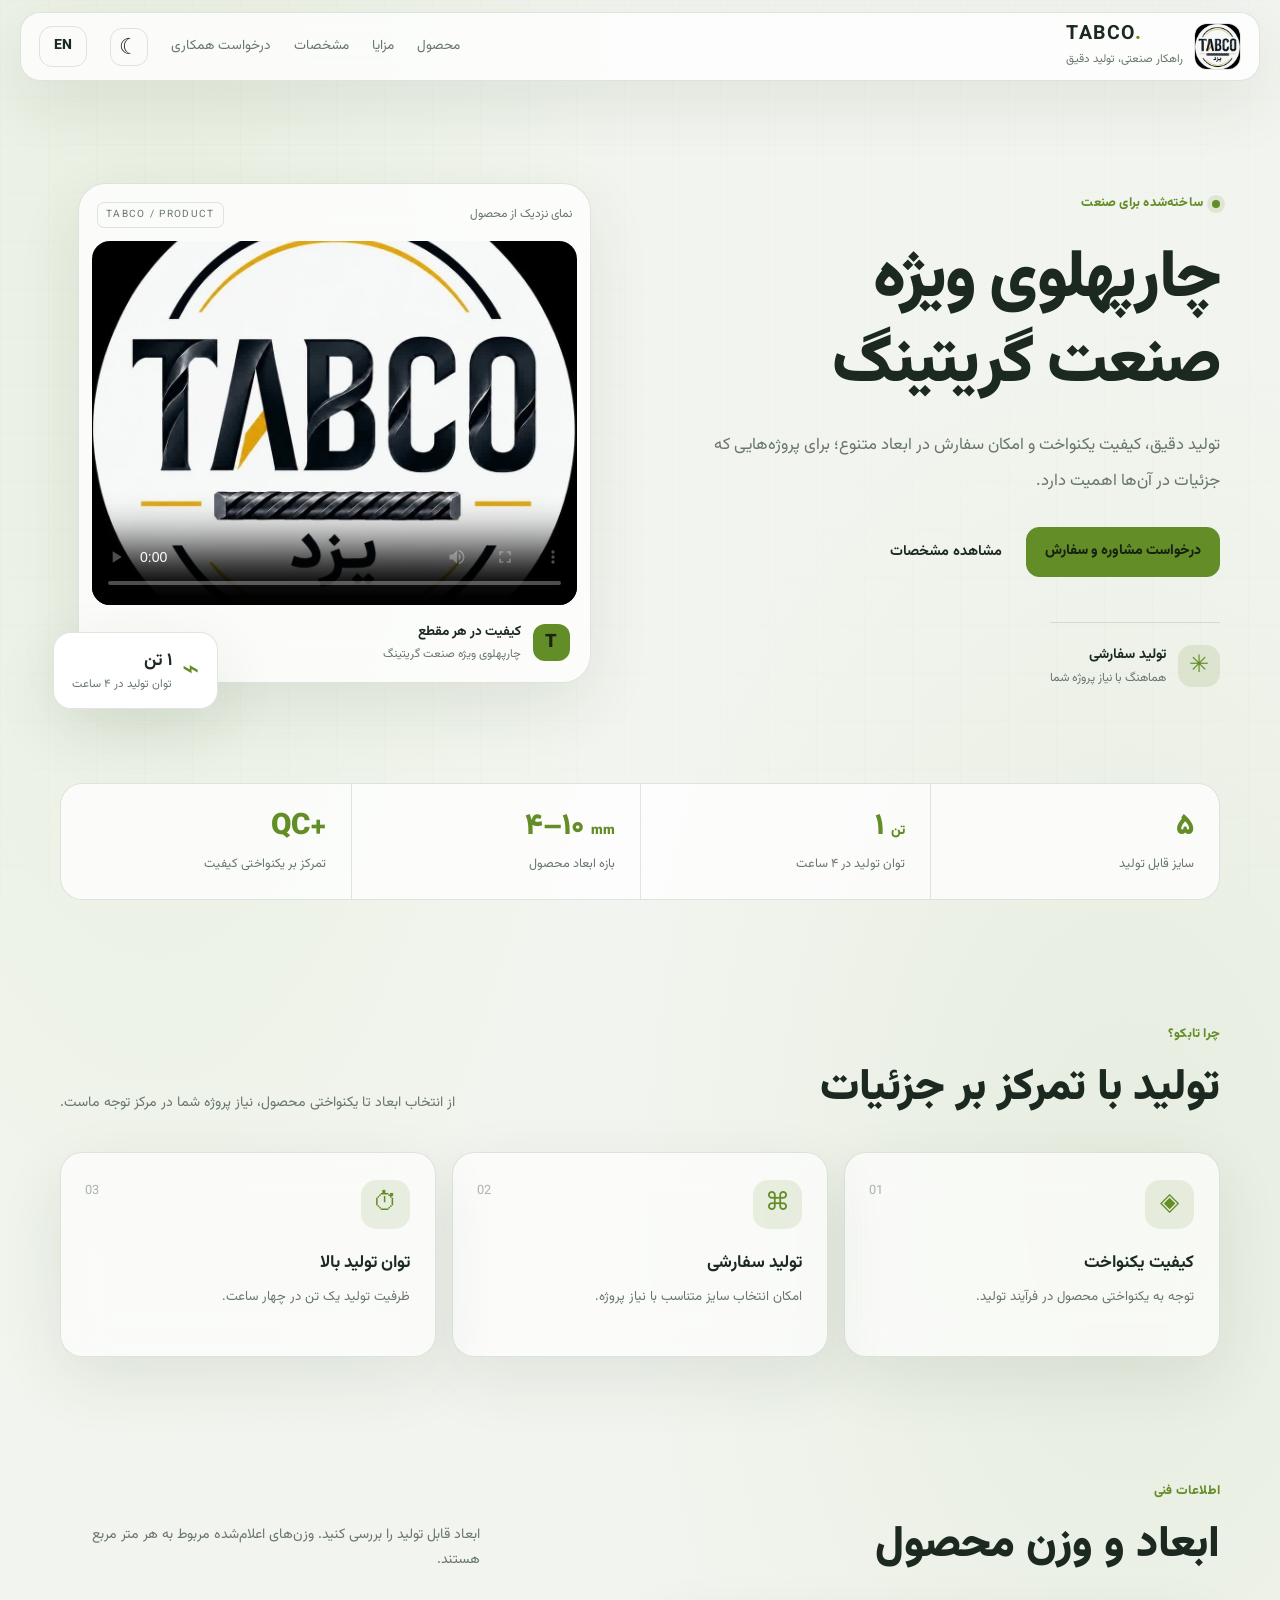
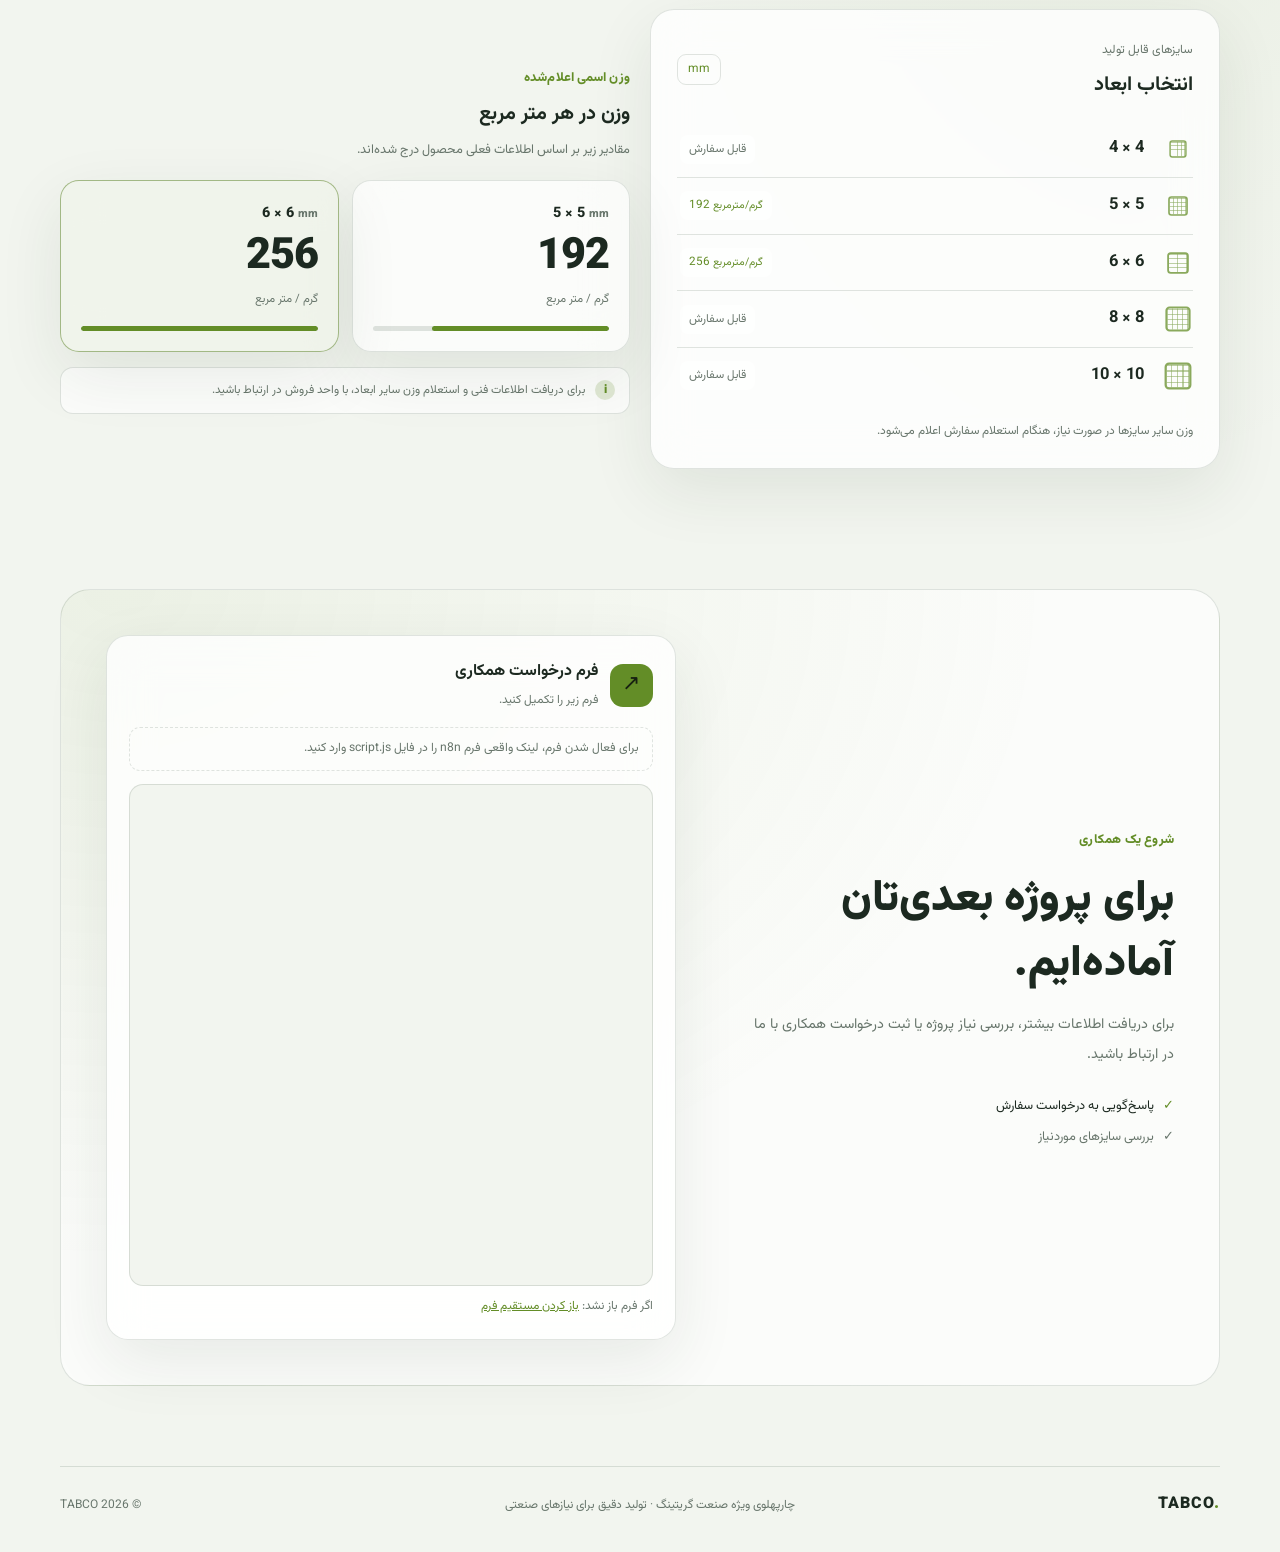
==== tabco/index.html @ b88e80a1 "make base consepts of our website" ====
<!doctype html>
<html lang="fa" dir="rtl">
<head>
  <meta charset="UTF-8" />
  <meta name="viewport" content="width=device-width, initial-scale=1.0" />
  <meta name="theme-color" content="#101714" />
  <title>تابکو | چارپهلوی ویژه صنعت گریتینگ</title>
  <meta name="description" content="تولید چارپهلوی ویژه صنعت گریتینگ با کیفیت یکنواخت، ابعاد متنوع و امکان تولید سفارشی." />
  <link rel="stylesheet" href="styles.css" />
</head>
<body data-page="home">
  <header class="topbar glass">
    <a class="brand" href="index.html" aria-label="خانه تابکو">
      <img src="assets/logo.jpeg" alt="لوگوی تابکو" class="logo" />
      <div><strong>TABCO<span class="brand-dot">.</span></strong><p class="tagline" data-i18n="tagline">راهکار صنعتی، تولید دقیق</p></div>
    </a>
    <nav class="nav" aria-label="ناوبری اصلی">
      <a href="#product" data-i18n="nav_products">محصول</a>
      <a href="#advantages" data-i18n="nav_about">مزایا</a>
      <a href="#specs" data-i18n="nav_specs">مشخصات</a>
      <a href="#collab" data-i18n="nav_collab">درخواست همکاری</a>
      <button id="themeToggle" class="icon-btn" type="button" aria-label="تغییر تم" title="تغییر تم"><span id="themeIcon">☼</span></button>
      <button id="langToggle" class="btn secondary lang-btn" type="button">EN</button>
    </nav>
  </header>

  <main>
    <section class="hero section" id="product">
      <div class="hero-copy reveal">
        <div class="eyebrow"><span class="status-dot"></span><span data-i18n="hero_eyebrow">ساخته‌شده برای صنعت</span></div>
        <h1 data-i18n="hero_title">چارپهلوی ویژه<br><span>صنعت گریتینگ</span></h1>
        <p class="hero-desc" data-i18n="hero_desc">تولید دقیق، کیفیت یکنواخت و امکان سفارش در ابعاد متنوع؛ برای پروژه‌هایی که جزئیات در آن‌ها اهمیت دارد.</p>
        <div class="hero-actions"><a href="#collab" class="btn" data-i18n="hero_cta">درخواست مشاوره و سفارش <span aria-hidden="true">←</span></a><a href="#specs" class="text-link" data-i18n="hero_specs">مشاهده مشخصات <span aria-hidden="true">↙</span></a></div>
        <div class="hero-proof"><div class="proof-icon">✳</div><div><strong data-i18n="proof_title">تولید سفارشی</strong><small data-i18n="proof_desc">هماهنگ با نیاز پروژه شما</small></div></div>
      </div>
      <div class="hero-media reveal">
        <div class="media-frame glass"><div class="media-topline"><span data-i18n="video_label">نمای نزدیک از محصول</span><span class="media-pill">TABCO / PRODUCT</span></div>
          <video controls playsinline preload="metadata" poster="assets/logo.jpeg" aria-label="ویدیوی معرفی محصول"><source src="assets/1.mp4" type="video/mp4" />مرورگر شما از پخش ویدیو پشتیبانی نمی‌کند.</video>
          <div class="media-caption"><span class="caption-mark">T</span><div><strong data-i18n="video_caption">کیفیت در هر مقطع</strong><small data-i18n="video_subcaption">چارپهلوی ویژه صنعت گریتینگ</small></div><span class="caption-arrow">↗</span></div>
        </div>
        <div class="floating-chip"><span class="chip-symbol">⌁</span><div><strong data-i18n="capacity">۱ تن</strong><small data-i18n="capacity_desc">توان تولید در ۴ ساعت</small></div></div>
      </div>
    </section>

    <section class="metrics section reveal" aria-label="خلاصه توان تولید">
      <div class="metric"><span class="metric-number">۵</span><span data-i18n="metric_sizes">سایز قابل تولید</span></div>
      <div class="metric"><span class="metric-number">۱ <small>تن</small></span><span data-i18n="metric_capacity">توان تولید در ۴ ساعت</span></div>
      <div class="metric"><span class="metric-number">۴–۱۰ <small>mm</small></span><span data-i18n="metric_range">بازه ابعاد محصول</span></div>
      <div class="metric"><span class="metric-number">QC<span class="brand-dot">+</span></span><span data-i18n="metric_quality">تمرکز بر یکنواختی کیفیت</span></div>
    </section>

    <section id="advantages" class="section advantages-section">
      <div class="section-heading reveal"><div><span class="eyebrow" data-i18n="advantages_eyebrow">چرا تابکو؟</span><h2 data-i18n="advantages_title">تولید با تمرکز بر جزئیات</h2></div><p data-i18n="advantages_desc">از انتخاب ابعاد تا یکنواختی محصول، نیاز پروژه شما در مرکز توجه ماست.</p></div>
      <div class="advantage-grid">
        <article class="adv-card glass reveal"><div class="adv-icon">◈</div><span class="card-index">01</span><h3 data-i18n="adv_1_title">کیفیت یکنواخت</h3><p data-i18n="adv_1_desc">توجه به یکنواختی محصول در فرآیند تولید.</p></article>
        <article class="adv-card glass reveal"><div class="adv-icon">⌘</div><span class="card-index">02</span><h3 data-i18n="adv_2_title">تولید سفارشی</h3><p data-i18n="adv_2_desc">امکان انتخاب سایز متناسب با نیاز پروژه.</p></article>
        <article class="adv-card glass reveal"><div class="adv-icon">⏱</div><span class="card-index">03</span><h3 data-i18n="adv_3_title">توان تولید بالا</h3><p data-i18n="adv_3_desc">ظرفیت تولید یک تن در چهار ساعت.</p></article>
      </div>
    </section>

    <section id="specs" class="section specs-section">
      <div class="section-heading reveal"><div><span class="eyebrow" data-i18n="specs_eyebrow">اطلاعات فنی</span><h2 data-i18n="specs_title">ابعاد و وزن محصول</h2></div><p data-i18n="specs_desc">ابعاد قابل تولید را بررسی کنید. وزن‌های اعلام‌شده مربوط به هر متر مربع هستند.</p></div>
      <div class="specs-layout">
        <div class="size-panel glass reveal"><div class="panel-heading"><div><span class="panel-kicker" data-i18n="sizes_label">سایزهای قابل تولید</span><h3 data-i18n="sizes_title">انتخاب ابعاد</h3></div><span class="unit-tag">mm</span></div>
          <div class="size-list"><div class="size-item"><span class="size-square s4"></span><strong>4 × 4</strong><span class="size-state" data-i18n="custom_size">قابل سفارش</span></div><div class="size-item"><span class="size-square s5"></span><strong>5 × 5</strong><span class="size-state known">192 <small data-i18n="grams">گرم/مترمربع</small></span></div><div class="size-item"><span class="size-square s6"></span><strong>6 × 6</strong><span class="size-state known">256 <small data-i18n="grams">گرم/مترمربع</small></span></div><div class="size-item"><span class="size-square s8"></span><strong>8 × 8</strong><span class="size-state" data-i18n="custom_size">قابل سفارش</span></div><div class="size-item"><span class="size-square s10"></span><strong>10 × 10</strong><span class="size-state" data-i18n="custom_size">قابل سفارش</span></div></div>
          <p class="spec-note" data-i18n="spec_note">وزن سایر سایزها در صورت نیاز، هنگام استعلام سفارش اعلام می‌شود.</p>
        </div>
        <div class="weight-panel reveal"><div class="weight-intro"><span class="eyebrow" data-i18n="weight_eyebrow">وزن اسمی اعلام‌شده</span><h3 data-i18n="weight_title">وزن در هر متر مربع</h3><p data-i18n="weight_desc">مقادیر زیر بر اساس اطلاعات فعلی محصول درج شده‌اند.</p></div><div class="weight-cards"><div class="weight-card glass"><span class="weight-size">5 × 5 <small>mm</small></span><strong>192</strong><span data-i18n="grams_per_sqm">گرم / متر مربع</span><div class="weight-bar"><i style="width:75%"></i></div></div><div class="weight-card glass featured"><span class="weight-size">6 × 6 <small>mm</small></span><strong>256</strong><span data-i18n="grams_per_sqm">گرم / متر مربع</span><div class="weight-bar"><i style="width:100%"></i></div></div></div><div class="spec-callout"><span>i</span><p data-i18n="weight_note">برای دریافت اطلاعات فنی و استعلام وزن سایر ابعاد، با واحد فروش در ارتباط باشید.</p></div></div>
      </div>
    </section>

    <section id="collab" class="section contact-section reveal"><div class="contact-copy"><span class="eyebrow" data-i18n="contact_eyebrow">شروع یک همکاری</span><h2 data-i18n="collab_title">برای پروژه بعدی‌تان آماده‌ایم.</h2><p data-i18n="collab_desc">برای دریافت اطلاعات بیشتر، بررسی نیاز پروژه یا ثبت درخواست همکاری با ما در ارتباط باشید.</p><div class="contact-points"><span>✓ <span data-i18n="contact_point1">پاسخ‌گویی به درخواست سفارش</span></span><span>✓ <span data-i18n="contact_point2">بررسی سایزهای موردنیاز</span></span></div></div><div class="form-card glass"><div class="form-card-head"><span class="form-symbol">↗</span><div><h3 data-i18n="form_title">فرم درخواست همکاری</h3><p data-i18n="form_desc">فرم زیر را تکمیل کنید.</p></div></div><div class="notice" data-i18n="n8n_note">برای فعال شدن فرم، لینک واقعی فرم n8n را در فایل script.js وارد کنید.</div><div class="form-embed-wrap"><iframe id="n8nFrame" title="فرم همکاری تابکو" loading="lazy" referrerpolicy="no-referrer" allow="clipboard-write"></iframe></div><p class="muted fallback-line"><span data-i18n="fallback_label">اگر فرم باز نشد:</span> <a id="n8nDirectLink" href="#" target="_blank" rel="noopener noreferrer" data-i18n="fallback_link">باز کردن مستقیم فرم</a></p></div></section>
  </main>
  <footer class="footer"><a class="footer-brand" href="#product">TABCO<span class="brand-dot">.</span></a><p data-i18n="footer_text">چارپهلوی ویژه صنعت گریتینگ · تولید دقیق برای نیازهای صنعتی</p><span>© <span id="year"></span> TABCO</span></footer>
  <script src="script.js"></script>
</body>
</html>
---- tabco/styles.css ----
@import url('https://fonts.googleapis.com/css2?family=Vazirmatn:wght@400;500;600;700;800;900&display=swap');
:root{color-scheme:dark;--bg:#101714;--bg2:#151e19;--panel:rgba(28,39,32,.72);--panel-solid:#1b2820;--text:#f1f4ed;--muted:#a6b3a8;--brand:#c7f36b;--brand-strong:#a6d94c;--border:rgba(218,239,214,.13);--shadow:0 22px 65px rgba(0,0,0,.18);--glass:rgba(255,255,255,.045);--radius:24px}
:root[data-theme="light"]{color-scheme:light;--bg:#f2f5ef;--bg2:#e9efe7;--panel:rgba(255,255,255,.78);--panel-solid:#fff;--text:#1c2920;--muted:#68766c;--brand:#638d27;--brand-strong:#52791e;--border:rgba(30,56,36,.13);--shadow:0 22px 65px rgba(28,54,32,.09);--glass:rgba(255,255,255,.66)}
*{box-sizing:border-box}html{scroll-behavior:smooth;scroll-padding-top:100px}body{margin:0;background:radial-gradient(ellipse at 12% 10%,rgba(135,184,76,.09),transparent 30%),radial-gradient(ellipse at 88% 38%,rgba(99,141,39,.08),transparent 32%),var(--bg);color:var(--text);font-family:'Vazirmatn',Tahoma,Arial,sans-serif;line-height:1.8;transition:background .25s,color .25s;min-width:320px}body:before{content:"";position:fixed;inset:0;pointer-events:none;z-index:-1;background-image:linear-gradient(rgba(140,170,140,.025) 1px,transparent 1px),linear-gradient(90deg,rgba(140,170,140,.025) 1px,transparent 1px);background-size:48px 48px}a{color:inherit;text-decoration:none}button{font:inherit}.section{width:min(1160px,calc(100% - 48px));margin:0 auto}.glass{background:var(--glass);border:1px solid var(--border);box-shadow:var(--shadow);backdrop-filter:blur(22px);-webkit-backdrop-filter:blur(22px)}.topbar{width:min(1240px,calc(100% - 32px));position:sticky;top:12px;z-index:50;margin:12px auto 0;border-radius:20px;padding:10px 18px;display:flex;align-items:center;justify-content:space-between;gap:20px;background:var(--panel)}.brand{display:flex;align-items:center;gap:11px;flex-shrink:0}.logo{width:47px;height:47px;object-fit:cover;border-radius:13px;border:1px solid var(--border)}.brand strong{font-size:1.22rem;letter-spacing:1.5px;direction:ltr;display:block;line-height:1.2}.brand-dot{color:var(--brand)}.tagline{margin:3px 0 0;color:var(--muted);font-size:.72rem}.nav{display:flex;align-items:center;gap:clamp(10px,1.8vw,24px)}.nav>a{font-size:.85rem;color:var(--muted);transition:color .2s;white-space:nowrap}.nav>a:hover{color:var(--brand)}.btn{display:inline-flex;align-items:center;justify-content:center;gap:10px;border:1px solid var(--brand);border-radius:13px;background:var(--brand);color:#172111;padding:11px 18px;font-weight:800;font-size:.88rem;transition:transform .2s,background .2s;cursor:pointer}.btn:hover{transform:translateY(-2px);background:var(--brand-strong)}.btn.secondary,.icon-btn{color:var(--text);background:transparent;border:1px solid var(--border)}.lang-btn{padding:7px 12px;min-width:48px}.icon-btn{width:38px;height:38px;border-radius:12px;cursor:pointer;font-size:1.35rem;display:grid;place-items:center}.hero{display:grid;grid-template-columns:1.02fr .98fr;align-items:center;gap:clamp(34px,6vw,86px);padding-top:90px;padding-bottom:74px;min-height:590px}.eyebrow{display:inline-flex;align-items:center;gap:9px;color:var(--brand);font-size:.8rem;font-weight:800;letter-spacing:.2px}.status-dot{width:8px;height:8px;border-radius:50%;background:var(--brand);box-shadow:0 0 0 5px color-mix(in srgb,var(--brand) 14%,transparent)}h1,h2,h3,p{margin-top:0}.hero h1{font-size:clamp(2.5rem,5.2vw,4.7rem);line-height:1.28;letter-spacing:-1.8px;margin:18px 0 20px;font-weight:900}.hero h1 span{color:var(--brand)}.hero-desc{font-size:1.04rem;line-height:2.15;color:var(--muted);max-width:510px}.hero-actions{display:flex;align-items:center;gap:24px;flex-wrap:wrap;margin-top:28px}.text-link{font-size:.9rem;color:var(--text);font-weight:700}.text-link span{color:var(--brand);margin-right:5px}.hero-proof{display:flex;align-items:center;gap:12px;margin-top:45px;padding-top:20px;border-top:1px solid var(--border);width:max-content;max-width:100%}.proof-icon{width:42px;height:42px;display:grid;place-items:center;border-radius:14px;background:color-mix(in srgb,var(--brand) 13%,transparent);color:var(--brand);font-size:1.5rem}.hero-proof strong,.hero-proof small{display:block}.hero-proof strong{font-size:.88rem}.hero-proof small{font-size:.75rem;color:var(--muted)}.hero-media{position:relative;padding:12px 0 26px 18px}.media-frame{border-radius:28px;padding:13px;overflow:hidden;position:relative;background:var(--panel)}.media-topline{display:flex;justify-content:space-between;align-items:center;padding:5px 5px 13px;color:var(--muted);font-size:.75rem}.media-pill{font-size:.63rem;letter-spacing:1.3px;direction:ltr;border:1px solid var(--border);padding:3px 8px;border-radius:7px}.hero video{display:block;width:100%;aspect-ratio:4/3;object-fit:cover;border-radius:18px;background:#080b09}.media-caption{display:flex;align-items:center;gap:12px;padding:15px 7px 4px}.caption-mark{display:grid;place-items:center;width:37px;height:37px;border-radius:12px;background:var(--brand);color:#1a2511;font-weight:900;font-size:1.15rem}.media-caption strong,.media-caption small{display:block}.media-caption strong{font-size:.85rem}.media-caption small{color:var(--muted);font-size:.73rem}.caption-arrow{margin-right:auto;color:var(--brand);font-size:1.2rem}.floating-chip{position:absolute;bottom:0;left:-7px;display:flex;align-items:center;gap:10px;padding:12px 18px;border:1px solid var(--border);border-radius:18px;background:var(--panel-solid);box-shadow:var(--shadow)}.chip-symbol{font-size:1.8rem;color:var(--brand)}.floating-chip strong,.floating-chip small{display:block;line-height:1.6}.floating-chip strong{font-size:1.1rem}.floating-chip small{font-size:.72rem;color:var(--muted)}.metrics{display:grid;grid-template-columns:repeat(4,1fr);border:1px solid var(--border);border-radius:22px;background:var(--panel);overflow:hidden;margin-bottom:120px}.metric{padding:23px 25px;display:flex;flex-direction:column;gap:4px;border-left:1px solid var(--border)}.metric:last-child{border-left:0}.metric-number{font-size:1.85rem;line-height:1.4;font-weight:900;direction:ltr;text-align:right;color:var(--brand)}.metric-number small{font-size:.85rem}.metric>span:last-child{font-size:.79rem;color:var(--muted)}.section-heading{display:flex;align-items:end;justify-content:space-between;gap:30px;margin-bottom:30px}.section-heading h2,.contact-copy h2{font-size:clamp(1.8rem,3.4vw,2.8rem);line-height:1.5;margin:8px 0 0;font-weight:900}.section-heading>p{max-width:420px;color:var(--muted);font-size:.88rem;margin-bottom:5px}.advantages-section{margin-bottom:120px}.advantage-grid{display:grid;grid-template-columns:repeat(3,1fr);gap:16px}.adv-card{position:relative;padding:27px 25px 24px;border-radius:22px;min-height:205px;transition:transform .25s,border-color .25s}.adv-card:hover{transform:translateY(-5px);border-color:color-mix(in srgb,var(--brand) 55%,var(--border))}.adv-icon{width:49px;height:49px;display:grid;place-items:center;border-radius:15px;background:color-mix(in srgb,var(--brand) 12%,transparent);color:var(--brand);font-size:1.55rem;margin-bottom:18px}.card-index{position:absolute;left:24px;top:27px;color:var(--muted);opacity:.55;font-size:.8rem;direction:ltr}.adv-card h3{font-size:1.08rem;margin-bottom:7px}.adv-card p{font-size:.83rem;color:var(--muted);margin:0}.specs-section{margin-bottom:120px}.specs-layout{display:grid;grid-template-columns:1fr 1fr;gap:20px}.size-panel,.weight-panel{border-radius:24px;padding:26px}.size-panel{background:var(--panel)}.panel-heading{display:flex;justify-content:space-between;align-items:center;margin-bottom:18px}.panel-kicker{font-size:.76rem;color:var(--muted)}.panel-heading h3,.weight-intro h3{margin:3px 0 0;font-size:1.25rem}.unit-tag{direction:ltr;font-size:.75rem;color:var(--brand);padding:4px 10px;border:1px solid var(--border);border-radius:9px}.size-list{display:flex;flex-direction:column}.size-item{display:grid;grid-template-columns:34px 1fr auto;align-items:center;gap:12px;padding:13px 3px;border-bottom:1px solid var(--border)}.size-item:last-child{border-bottom:0}.size-item strong{font-size:1.03rem;direction:ltr;text-align:right}.size-square{display:block;width:24px;height:24px;border:2px solid var(--brand);border-radius:4px;background:repeating-linear-gradient(0deg,transparent 0 4px,color-mix(in srgb,var(--brand) 55%,transparent) 4px 5px),repeating-linear-gradient(90deg,transparent 0 4px,color-mix(in srgb,var(--brand) 55%,transparent) 4px 5px);opacity:.75}.s4{transform:scale(.72)}.s5{transform:scale(.82)}.s6{transform:scale(.9)}.s8{transform:scale(1.05)}.s10{transform:scale(1.12)}.size-state{font-size:.73rem;color:var(--muted);background:var(--glass);padding:4px 9px;border-radius:8px;white-space:nowrap}.size-state.known{color:var(--brand);direction:ltr}.size-state small{font-size:.66rem;direction:rtl}.spec-note{margin:17px 0 0;color:var(--muted);font-size:.75rem}.weight-panel{padding:4px 0;display:flex;flex-direction:column;justify-content:center}.weight-intro{margin:0 0 18px}.weight-intro>p{font-size:.8rem;color:var(--muted);margin:7px 0 0}.weight-cards{display:grid;grid-template-columns:1fr 1fr;gap:13px}.weight-card{padding:20px;border-radius:19px;display:flex;flex-direction:column;align-items:flex-start}.weight-card.featured{border-color:color-mix(in srgb,var(--brand) 45%,var(--border));background:color-mix(in srgb,var(--brand) 7%,var(--glass))}.weight-size{font-weight:800;direction:ltr;font-size:.9rem}.weight-size small{font-size:.7rem;color:var(--muted)}.weight-card>strong{font-size:2.7rem;line-height:1.45;direction:ltr;font-weight:900;letter-spacing:-1px}.weight-card>span:nth-of-type(2){font-size:.72rem;color:var(--muted)}.weight-bar{height:5px;background:var(--border);border-radius:8px;width:100%;margin-top:16px;overflow:hidden}.weight-bar i{height:100%;display:block;background:var(--brand);border-radius:8px}.spec-callout{display:flex;gap:10px;align-items:flex-start;margin-top:15px;padding:12px 14px;border-radius:13px;background:var(--glass);border:1px solid var(--border)}.spec-callout>span{display:grid;place-items:center;flex:0 0 20px;height:20px;border-radius:50%;background:color-mix(in srgb,var(--brand) 18%,transparent);color:var(--brand);font-size:.75rem;font-weight:900}.spec-callout p{font-size:.73rem;color:var(--muted);margin:0}.contact-section{display:grid;grid-template-columns:.85fr 1.15fr;gap:clamp(30px,6vw,90px);align-items:center;padding:45px;margin-bottom:80px;border:1px solid var(--border);border-radius:30px;background:radial-gradient(ellipse at 5% 0%,color-mix(in srgb,var(--brand) 10%,transparent),transparent 60%),var(--glass)}.contact-copy h2{margin:12px 0}.contact-copy>p{font-size:.9rem;color:var(--muted);line-height:2.1}.contact-points{display:flex;flex-direction:column;gap:8px;margin-top:25px;color:var(--muted);font-size:.8rem}.contact-points>span:first-child{color:var(--text)}.contact-points>span>span{margin-right:6px}.contact-points>span:first-child::first-letter{color:var(--brand)}.form-card{padding:22px;border-radius:22px;background:var(--panel)}.form-card-head{display:flex;gap:12px;align-items:center;margin-bottom:15px}.form-symbol{width:43px;height:43px;display:grid;place-items:center;border-radius:13px;background:var(--brand);color:#172111;font-size:1.4rem}.form-card-head h3{font-size:1rem;margin:0}.form-card-head p{font-size:.75rem;color:var(--muted);margin:3px 0 0}.notice{font-size:.76rem;color:var(--muted);border:1px dashed var(--border);padding:10px 13px;border-radius:11px;margin-bottom:13px}.form-embed-wrap{width:100%;min-height:500px;border:1px solid var(--border);border-radius:14px;overflow:hidden;background:var(--bg)}#n8nFrame{display:block;width:100%;min-height:500px;border:0}.muted{color:var(--muted)}.fallback-line{font-size:.75rem;margin:10px 0 0}.fallback-line a{color:var(--brand);text-decoration:underline}.footer{width:min(1160px,calc(100% - 48px));margin:0 auto;padding:24px 0 32px;border-top:1px solid var(--border);display:flex;align-items:center;justify-content:space-between;gap:18px;color:var(--muted);font-size:.75rem}.footer p{margin:0}.footer-brand{font-size:1rem;font-weight:900;letter-spacing:1px;color:var(--text);direction:ltr}.reveal{opacity:0;transform:translateY(18px);transition:opacity .65s ease,transform .65s ease}.reveal.visible{opacity:1;transform:translateY(0)}:focus-visible{outline:2px solid var(--brand);outline-offset:4px}
html[dir="ltr"] body{font-family:Inter,'Segoe UI',Arial,sans-serif}html[dir="ltr"] .hero h1,html[dir="ltr"] .section-heading h2,html[dir="ltr"] .contact-copy h2{text-align:left}html[dir="ltr"] .hero-desc,html[dir="ltr"] .section-heading>p{text-align:left}html[dir="ltr"] .hero-media{padding:12px 18px 26px 0}html[dir="ltr"] .floating-chip{left:auto;right:-7px}html[dir="ltr"] .metric{border-left:0;border-right:1px solid var(--border)}html[dir="ltr"] .metric:last-child{border-right:0}html[dir="ltr"] .metric-number{text-align:left}html[dir="ltr"] .card-index{left:auto;right:24px}html[dir="ltr"] .size-item strong,html[dir="ltr"] .size-state.known{text-align:left}html[dir="ltr"] .size-state small{direction:ltr}html[dir="ltr"] .contact-points>span>span{margin:0 0 0 6px}
@media(max-width:900px){.topbar{position:relative;top:0;flex-wrap:wrap}.nav{gap:12px;flex-wrap:wrap}.hero{grid-template-columns:1fr;gap:36px;padding-top:58px}.hero-copy{max-width:680px}.hero-media{width:min(680px,100%);margin:auto}.metrics{margin-bottom:85px}.section-heading{align-items:flex-start;flex-direction:column;gap:8px}.section-heading>p{margin:0}.specs-layout{grid-template-columns:1fr}.weight-panel{padding:12px 0 0}.contact-section{grid-template-columns:1fr;padding:30px}.form-card{max-width:none}}
@media(max-width:600px){.section{width:calc(100% - 30px)}.topbar{width:calc(100% - 20px);padding:10px 12px;gap:12px}.brand{gap:8px}.logo{width:40px;height:40px}.brand strong{font-size:1.08rem}.tagline{font-size:.65rem}.nav{width:100%;justify-content:space-between;gap:8px}.nav>a{font-size:.75rem}.icon-btn{width:34px;height:34px}.lang-btn{padding:4px 9px;min-width:42px}.hero{padding-top:43px;padding-bottom:48px;min-height:auto}.hero h1{font-size:clamp(2.2rem,11vw,3.2rem);letter-spacing:-1px}.hero-desc{font-size:.91rem}.hero-actions{gap:16px}.hero-actions .btn{width:100%}.hero-proof{margin-top:30px}.hero-media{padding:7px 0 25px}.media-frame{padding:9px;border-radius:22px}.hero video{aspect-ratio:1.08;max-height:360px}.media-topline{font-size:.68rem}.floating-chip{left:-2px;padding:8px 12px}.metrics{grid-template-columns:1fr 1fr;margin-bottom:75px;border-radius:18px}.metric{padding:16px;border-bottom:1px solid var(--border)}.metric:nth-child(2){border-left:0}.metric:nth-child(3),.metric:nth-child(4){border-bottom:0}.metric-number{font-size:1.55rem}.metric>span:last-child{font-size:.7rem}.advantages-section,.specs-section{margin-bottom:80px}.advantage-grid{grid-template-columns:1fr;gap:11px}.adv-card{min-height:0;padding:20px}.adv-icon{margin-bottom:12px}.card-index{top:22px;left:20px}.section-heading h2,.contact-copy h2{font-size:1.8rem}.size-panel{padding:18px}.size-item{grid-template-columns:27px 1fr auto;gap:8px}.size-state{font-size:.67rem;padding:4px 7px}.weight-cards{gap:9px}.weight-card{padding:15px}.weight-card>strong{font-size:2.3rem}.contact-section{padding:23px 17px;border-radius:23px;margin-bottom:55px}.form-card{padding:15px}.form-embed-wrap,#n8nFrame{min-height:500px}.footer{width:calc(100% - 30px);flex-wrap:wrap;justify-content:space-between}.footer p{order:3;width:100%}}
@media(prefers-reduced-motion:reduce){*,*::before,*::after{scroll-behavior:auto!important;transition:none!important}.reveal{opacity:1;transform:none}}
/* Shared components retained for the admin and privacy pages */
.card{background:var(--panel);border:1px solid var(--border);border-radius:20px;padding:22px;margin:18px 0}.grid-form{display:grid;grid-template-columns:repeat(2,minmax(0,1fr));gap:14px}.grid-form label{display:flex;flex-direction:column;gap:6px}.grid-form .full{grid-column:1/-1}input,select,textarea{width:100%;background:var(--bg);color:var(--text);border:1px solid var(--border);border-radius:11px;padding:11px 12px;font:inherit}textarea{resize:vertical}.actions{display:flex;gap:10px;align-items:center;flex-wrap:wrap}.table-head{display:flex;justify-content:space-between;align-items:center;gap:12px;margin-bottom:12px}.table-wrap{overflow:auto;border:1px solid var(--border);border-radius:12px}table{width:100%;border-collapse:collapse;min-width:850px}th,td{border-bottom:1px solid var(--border);padding:11px;text-align:start;vertical-align:top}th{color:var(--muted);font-size:.82rem}td{font-size:.86rem}.btn.danger{background:#b93e3e;border-color:#b93e3e;color:white}.section>h1{font-size:clamp(1.8rem,4vw,2.8rem)}@media(max-width:600px){.grid-form{grid-template-columns:1fr}.grid-form .full{grid-column:auto}.table-head{align-items:stretch;flex-direction:column}.card{padding:15px}}
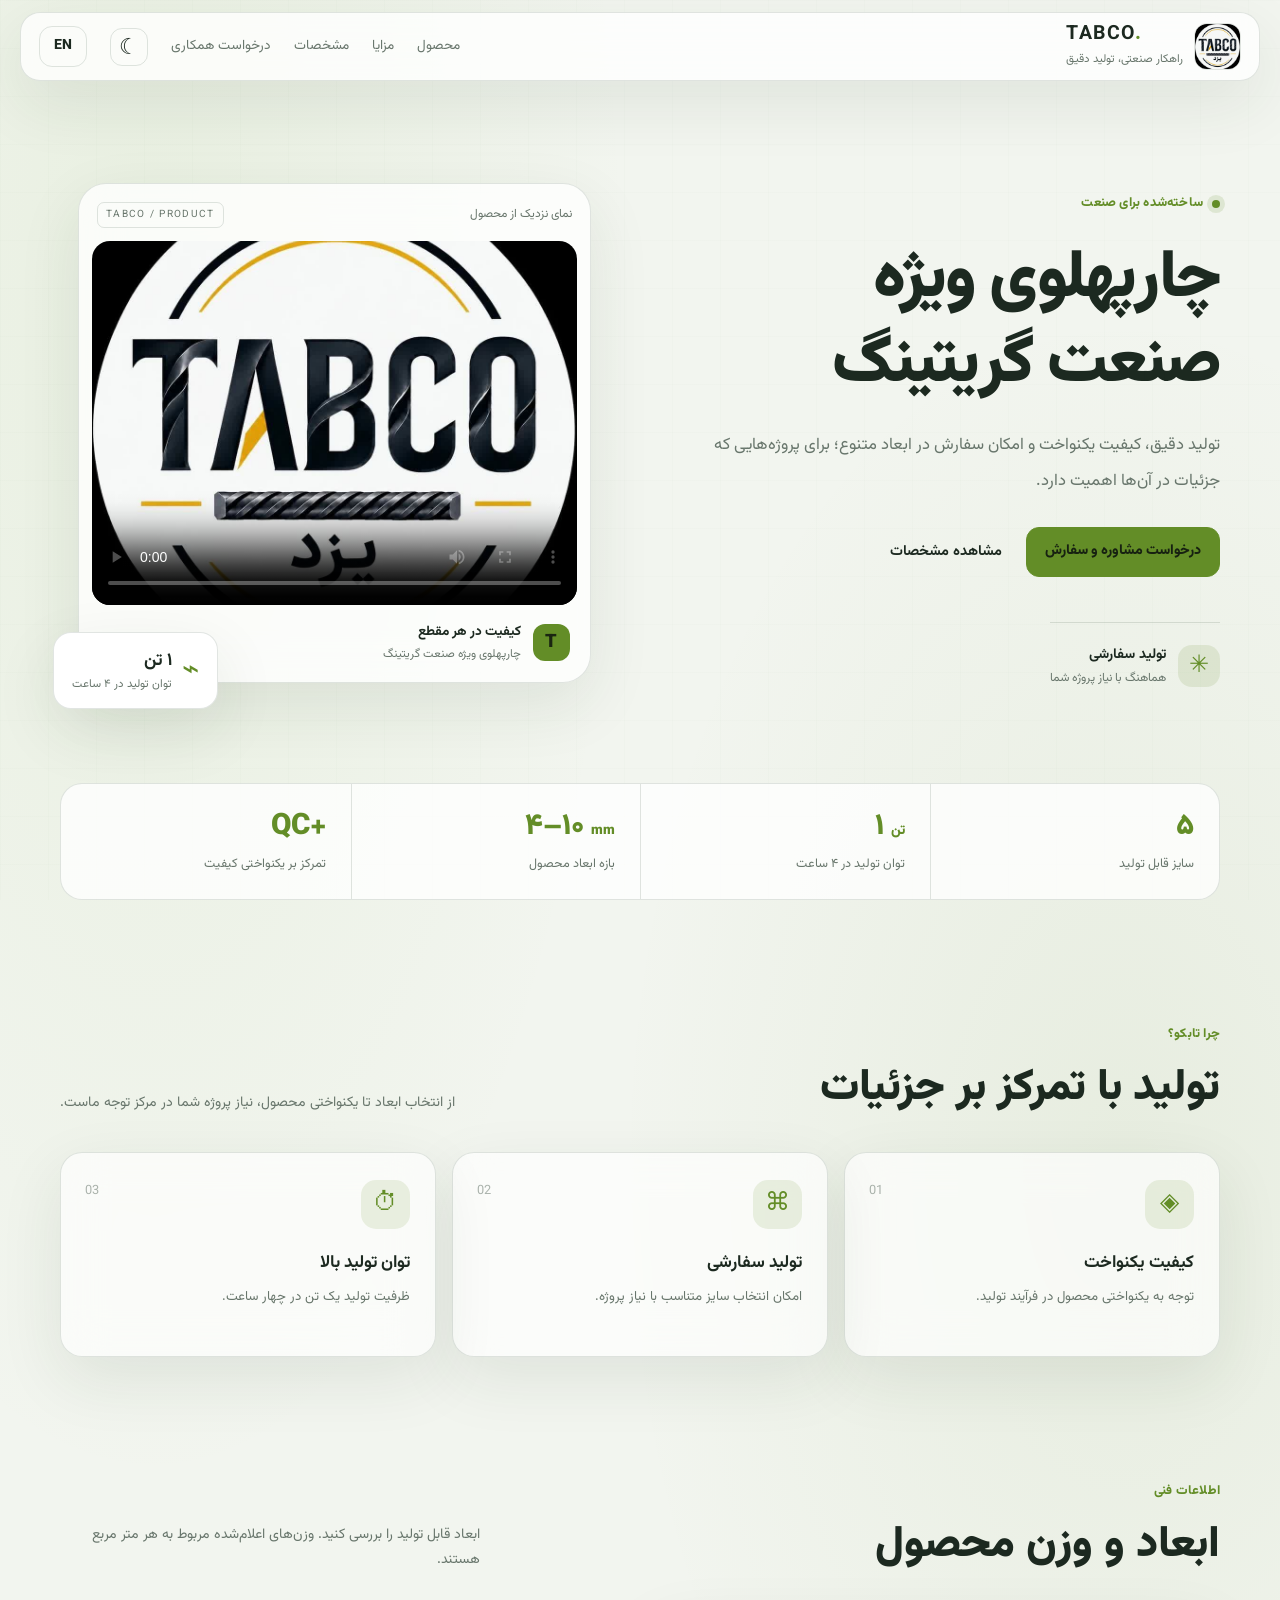
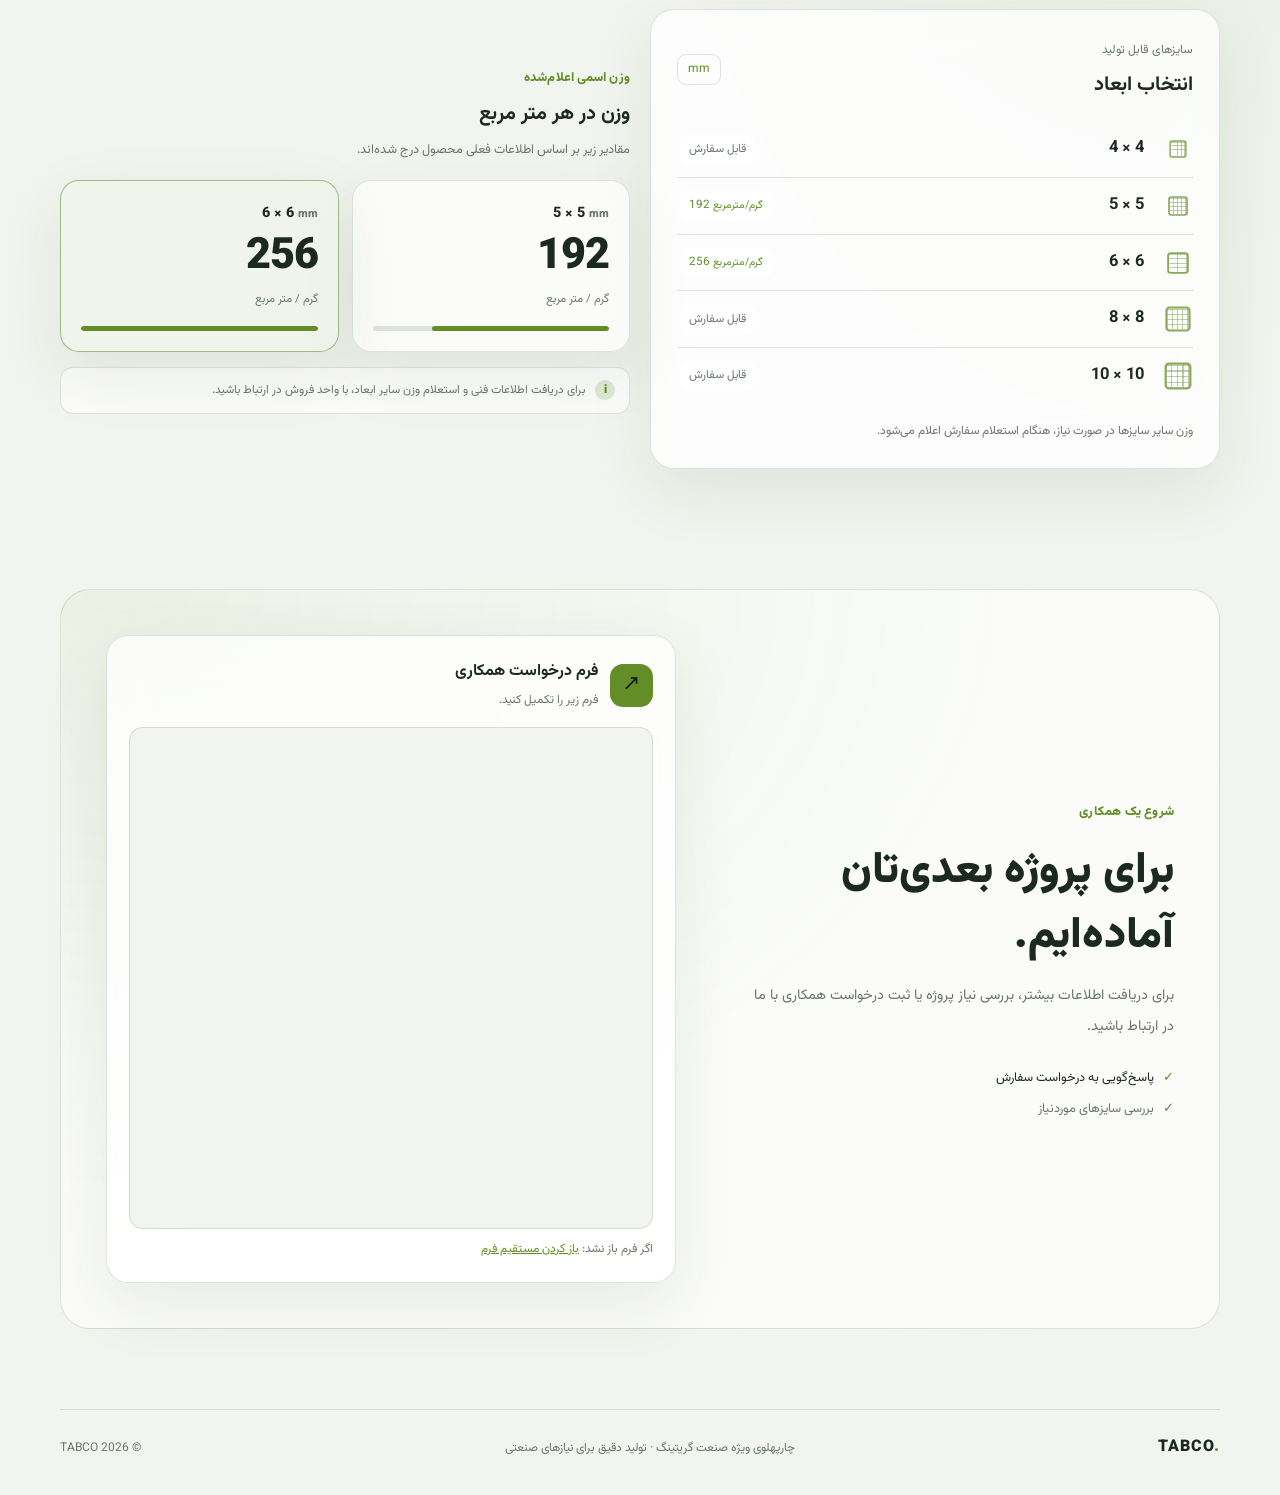
==== commit 2744c2d5: "remove the below the form" ====
--- a/tabco/index.html
+++ b/tabco/index.html
@@ -69,7 +69,7 @@
       </div>
     </section>
 
-    <section id="collab" class="section contact-section reveal"><div class="contact-copy"><span class="eyebrow" data-i18n="contact_eyebrow">شروع یک همکاری</span><h2 data-i18n="collab_title">برای پروژه بعدی‌تان آماده‌ایم.</h2><p data-i18n="collab_desc">برای دریافت اطلاعات بیشتر، بررسی نیاز پروژه یا ثبت درخواست همکاری با ما در ارتباط باشید.</p><div class="contact-points"><span>✓ <span data-i18n="contact_point1">پاسخ‌گویی به درخواست سفارش</span></span><span>✓ <span data-i18n="contact_point2">بررسی سایزهای موردنیاز</span></span></div></div><div class="form-card glass"><div class="form-card-head"><span class="form-symbol">↗</span><div><h3 data-i18n="form_title">فرم درخواست همکاری</h3><p data-i18n="form_desc">فرم زیر را تکمیل کنید.</p></div></div><div class="notice" data-i18n="n8n_note">برای فعال شدن فرم، لینک واقعی فرم n8n را در فایل script.js وارد کنید.</div><div class="form-embed-wrap"><iframe id="n8nFrame" title="فرم همکاری تابکو" loading="lazy" referrerpolicy="no-referrer" allow="clipboard-write"></iframe></div><p class="muted fallback-line"><span data-i18n="fallback_label">اگر فرم باز نشد:</span> <a id="n8nDirectLink" href="#" target="_blank" rel="noopener noreferrer" data-i18n="fallback_link">باز کردن مستقیم فرم</a></p></div></section>
+    <section id="collab" class="section contact-section reveal"><div class="contact-copy"><span class="eyebrow" data-i18n="contact_eyebrow">شروع یک همکاری</span><h2 data-i18n="collab_title">برای پروژه بعدی‌تان آماده‌ایم.</h2><p data-i18n="collab_desc">برای دریافت اطلاعات بیشتر، بررسی نیاز پروژه یا ثبت درخواست همکاری با ما در ارتباط باشید.</p><div class="contact-points"><span>✓ <span data-i18n="contact_point1">پاسخ‌گویی به درخواست سفارش</span></span><span>✓ <span data-i18n="contact_point2">بررسی سایزهای موردنیاز</span></span></div></div><div class="form-card glass"><div class="form-card-head"><span class="form-symbol">↗</span><div><h3 data-i18n="form_title">فرم درخواست همکاری</h3><p data-i18n="form_desc">فرم زیر را تکمیل کنید.</p></div></div><!--<div class="notice" data-i18n="n8n_note">برای فعال شدن فرم، لینک واقعی فرم n8n را در فایل script.js وارد کنید.</div> --><div class="form-embed-wrap"><iframe id="n8nFrame" title="فرم همکاری تابکو" loading="lazy" referrerpolicy="no-referrer" allow="clipboard-write"></iframe></div><p class="muted fallback-line"><span data-i18n="fallback_label">اگر فرم باز نشد:</span> <a id="n8nDirectLink" href="#" target="_blank" rel="noopener noreferrer" data-i18n="fallback_link">باز کردن مستقیم فرم</a></p></div></section>
   </main>
   <footer class="footer"><a class="footer-brand" href="#product">TABCO<span class="brand-dot">.</span></a><p data-i18n="footer_text">چارپهلوی ویژه صنعت گریتینگ · تولید دقیق برای نیازهای صنعتی</p><span>© <span id="year"></span> TABCO</span></footer>
   <script src="script.js"></script>
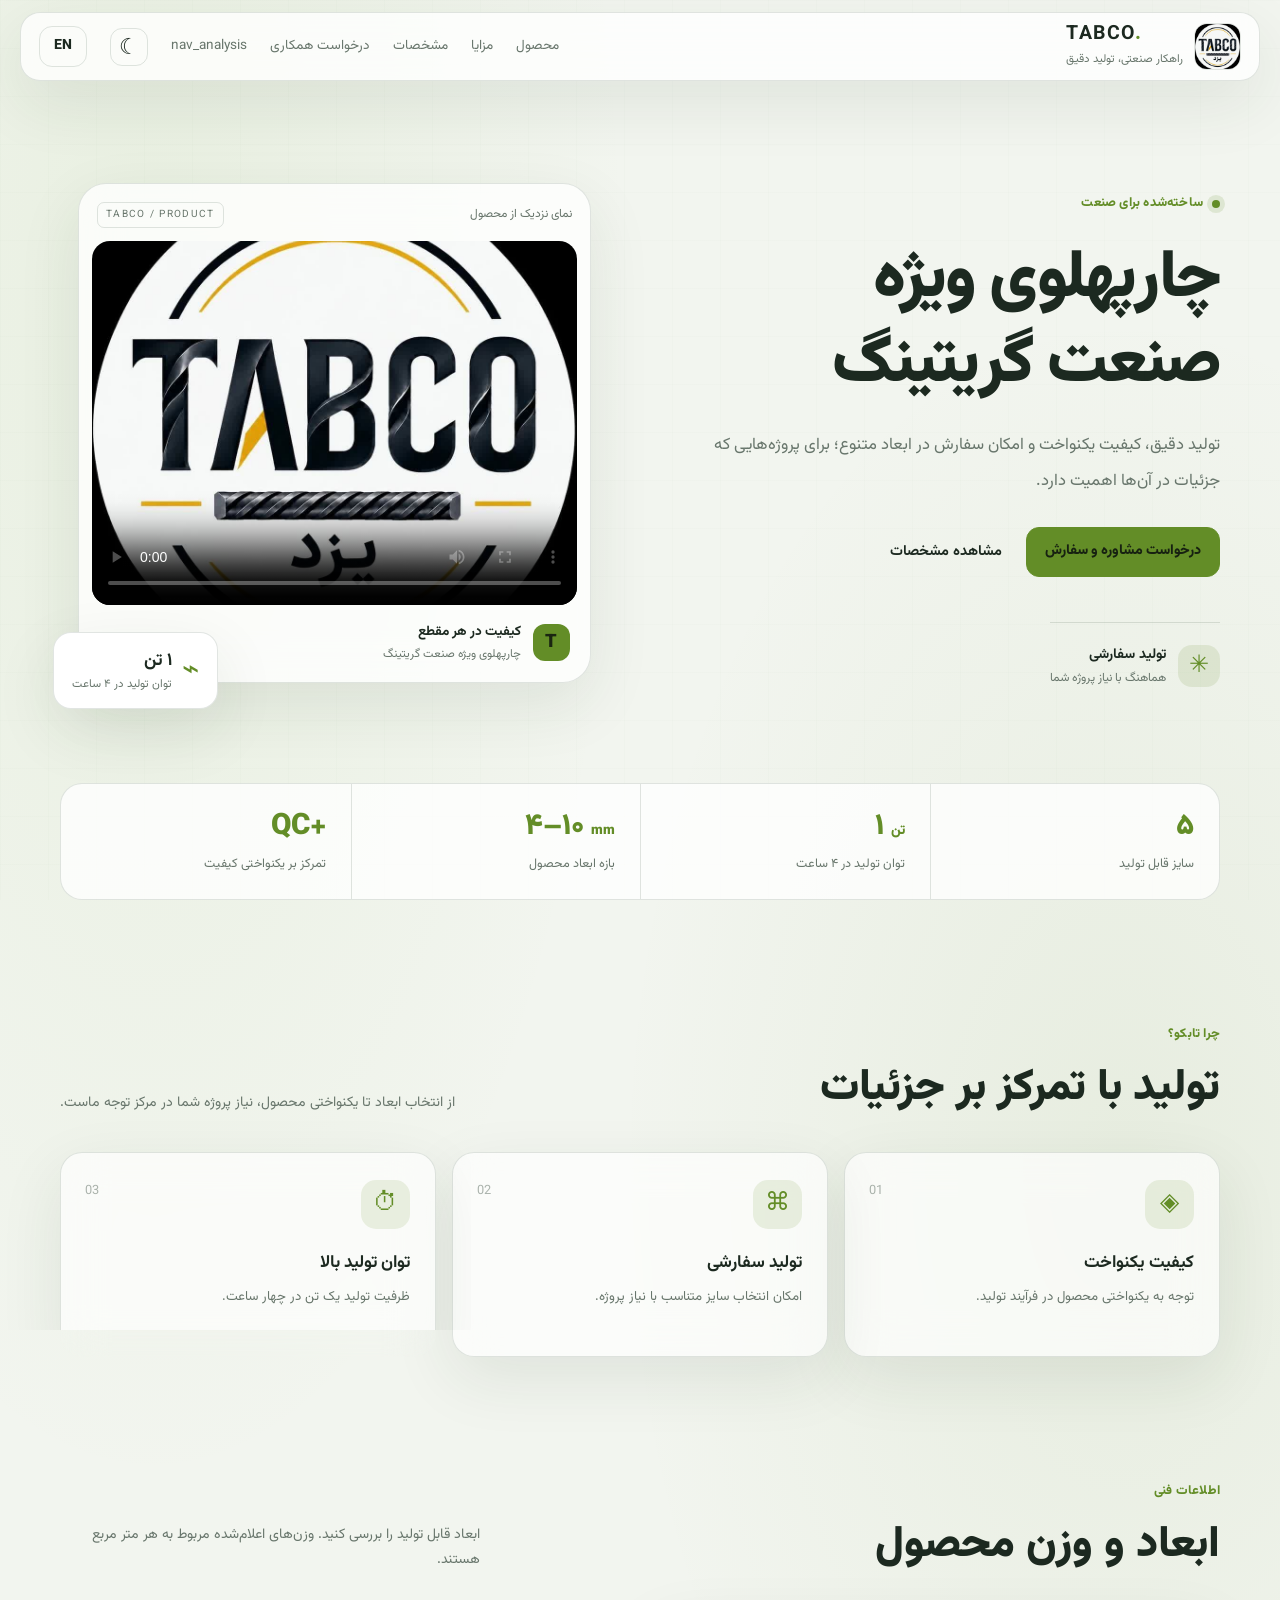
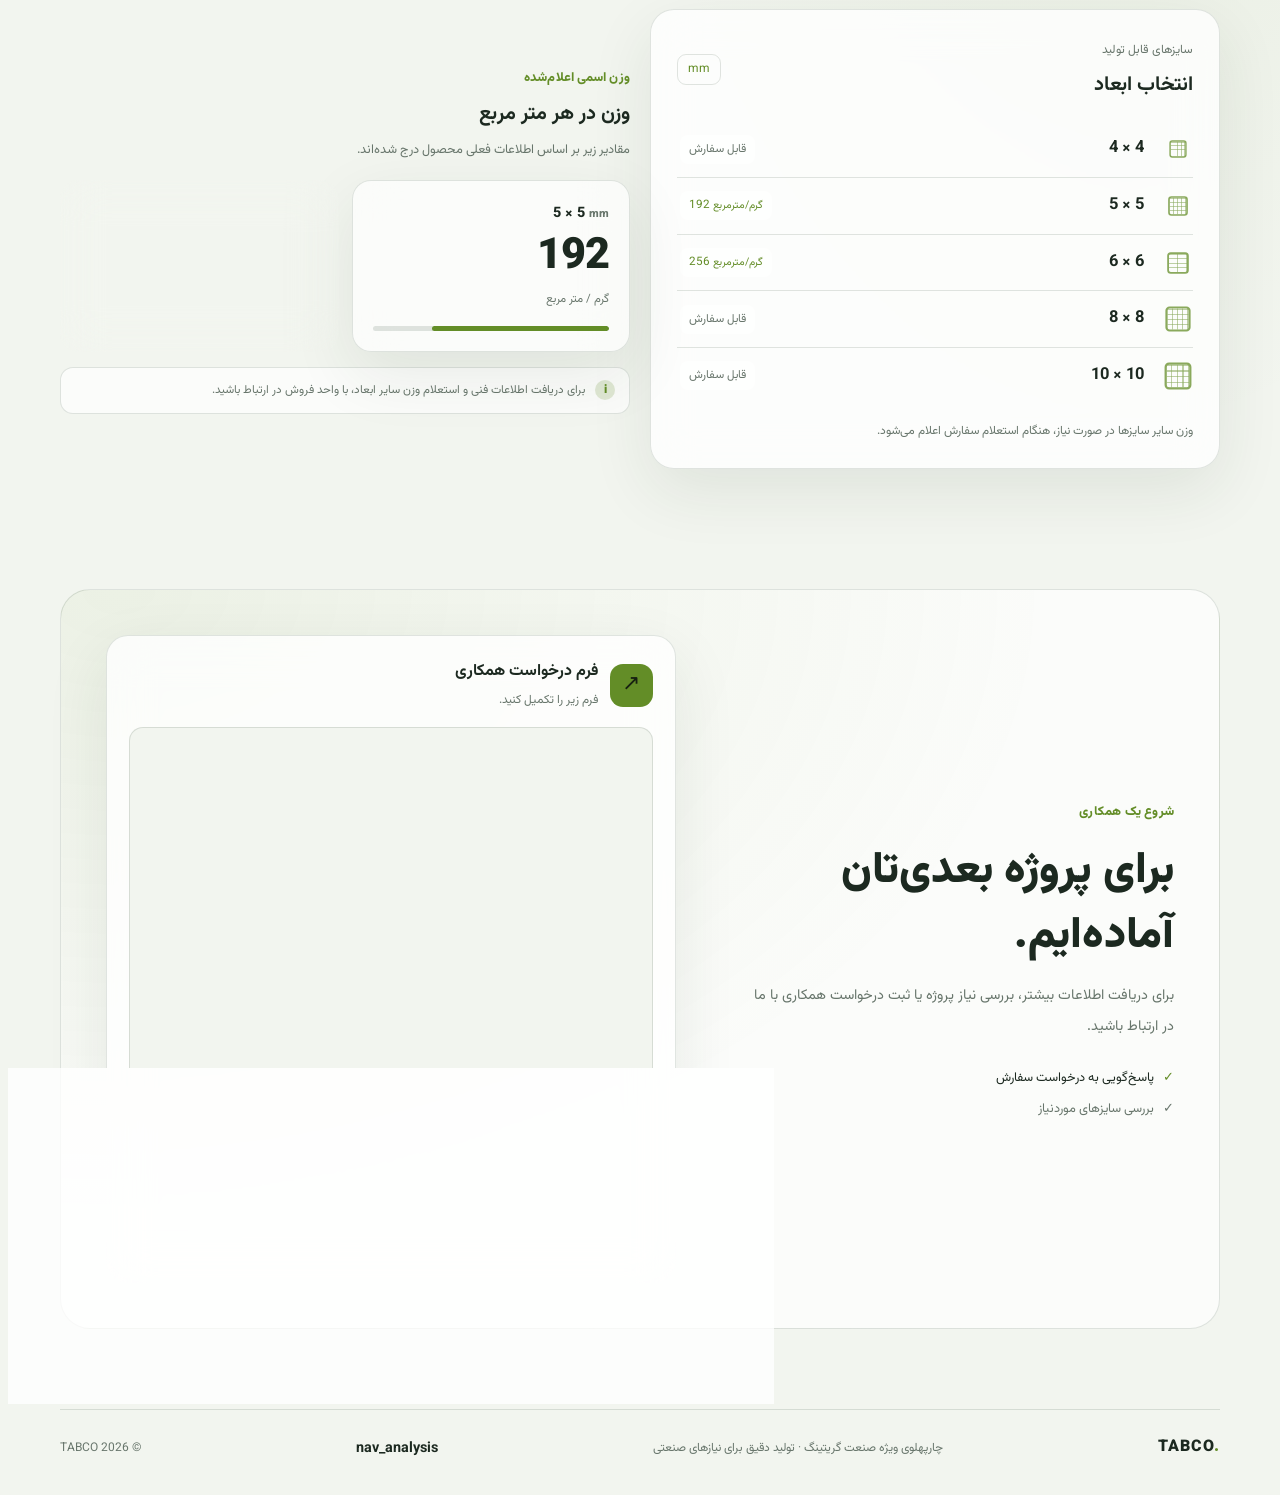
==== commit 616637f4: "Add Phase 1 analysis navigation" ====
--- a/tabco/index.html
+++ b/tabco/index.html
@@ -19,6 +19,7 @@
       <a href="#advantages" data-i18n="nav_about">مزایا</a>
       <a href="#specs" data-i18n="nav_specs">مشخصات</a>
       <a href="#collab" data-i18n="nav_collab">درخواست همکاری</a>
+      <a href="analysis.html" data-i18n="nav_analysis">تحلیل کسب‌وکار</a>
       <button id="themeToggle" class="icon-btn" type="button" aria-label="تغییر تم" title="تغییر تم"><span id="themeIcon">☼</span></button>
       <button id="langToggle" class="btn secondary lang-btn" type="button">EN</button>
     </nav>
@@ -71,7 +72,7 @@
 
     <section id="collab" class="section contact-section reveal"><div class="contact-copy"><span class="eyebrow" data-i18n="contact_eyebrow">شروع یک همکاری</span><h2 data-i18n="collab_title">برای پروژه بعدی‌تان آماده‌ایم.</h2><p data-i18n="collab_desc">برای دریافت اطلاعات بیشتر، بررسی نیاز پروژه یا ثبت درخواست همکاری با ما در ارتباط باشید.</p><div class="contact-points"><span>✓ <span data-i18n="contact_point1">پاسخ‌گویی به درخواست سفارش</span></span><span>✓ <span data-i18n="contact_point2">بررسی سایزهای موردنیاز</span></span></div></div><div class="form-card glass"><div class="form-card-head"><span class="form-symbol">↗</span><div><h3 data-i18n="form_title">فرم درخواست همکاری</h3><p data-i18n="form_desc">فرم زیر را تکمیل کنید.</p></div></div><!--<div class="notice" data-i18n="n8n_note">برای فعال شدن فرم، لینک واقعی فرم n8n را در فایل script.js وارد کنید.</div> --><div class="form-embed-wrap"><iframe id="n8nFrame" title="فرم همکاری تابکو" loading="lazy" referrerpolicy="no-referrer" allow="clipboard-write"></iframe></div><p class="muted fallback-line"><span data-i18n="fallback_label">اگر فرم باز نشد:</span> <a id="n8nDirectLink" href="#" target="_blank" rel="noopener noreferrer" data-i18n="fallback_link">باز کردن مستقیم فرم</a></p></div></section>
   </main>
-  <footer class="footer"><a class="footer-brand" href="#product">TABCO<span class="brand-dot">.</span></a><p data-i18n="footer_text">چارپهلوی ویژه صنعت گریتینگ · تولید دقیق برای نیازهای صنعتی</p><span>© <span id="year"></span> TABCO</span></footer>
+  <footer class="footer"><a class="footer-brand" href="#product">TABCO<span class="brand-dot">.</span></a><p data-i18n="footer_text">چارپهلوی ویژه صنعت گریتینگ · تولید دقیق برای نیازهای صنعتی</p><a class="text-link" href="analysis.html" data-i18n="nav_analysis">تحلیل کسب‌وکار</a><span>© <span id="year"></span> TABCO</span></footer>
   <script src="script.js"></script>
 </body>
 </html>
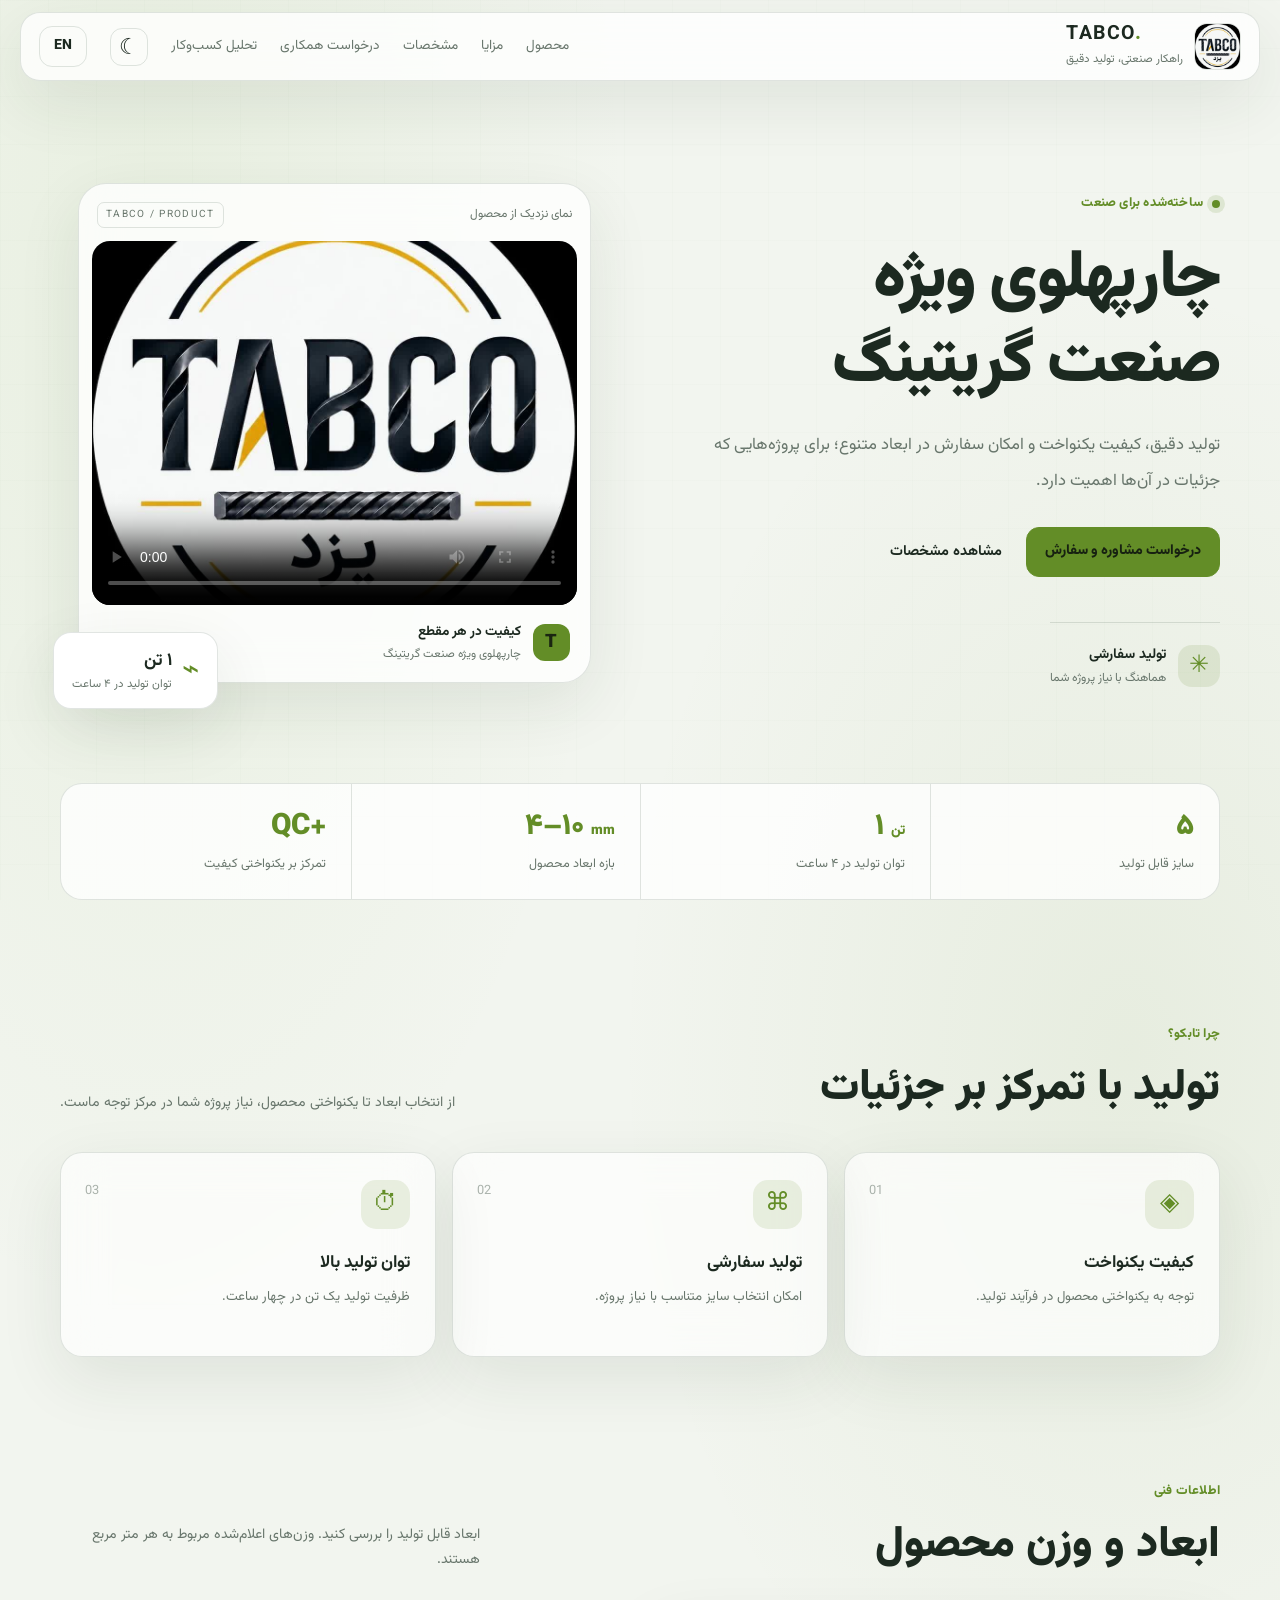
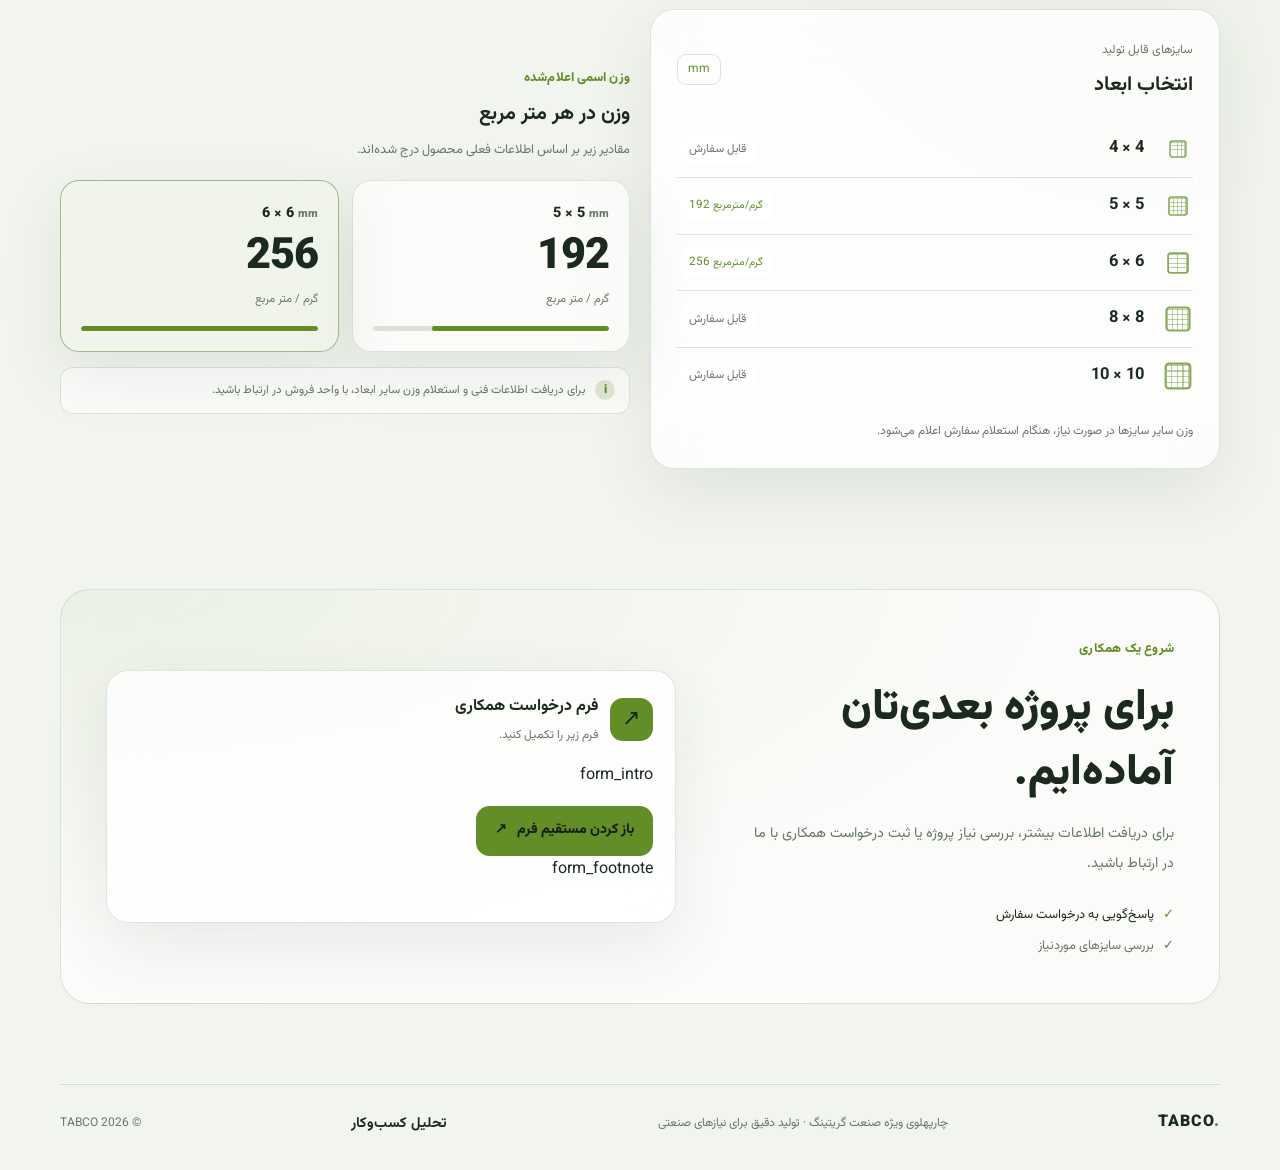
==== commit 9b14d40d: "Replace embedded collaboration form with CTA button" ====
--- a/tabco/index.html
+++ b/tabco/index.html
@@ -70,7 +70,21 @@
       </div>
     </section>
 
-    <section id="collab" class="section contact-section reveal"><div class="contact-copy"><span class="eyebrow" data-i18n="contact_eyebrow">شروع یک همکاری</span><h2 data-i18n="collab_title">برای پروژه بعدی‌تان آماده‌ایم.</h2><p data-i18n="collab_desc">برای دریافت اطلاعات بیشتر، بررسی نیاز پروژه یا ثبت درخواست همکاری با ما در ارتباط باشید.</p><div class="contact-points"><span>✓ <span data-i18n="contact_point1">پاسخ‌گویی به درخواست سفارش</span></span><span>✓ <span data-i18n="contact_point2">بررسی سایزهای موردنیاز</span></span></div></div><div class="form-card glass"><div class="form-card-head"><span class="form-symbol">↗</span><div><h3 data-i18n="form_title">فرم درخواست همکاری</h3><p data-i18n="form_desc">فرم زیر را تکمیل کنید.</p></div></div><!--<div class="notice" data-i18n="n8n_note">برای فعال شدن فرم، لینک واقعی فرم n8n را در فایل script.js وارد کنید.</div> --><div class="form-embed-wrap"><iframe id="n8nFrame" title="فرم همکاری تابکو" loading="lazy" referrerpolicy="no-referrer" allow="clipboard-write"></iframe></div><p class="muted fallback-line"><span data-i18n="fallback_label">اگر فرم باز نشد:</span> <a id="n8nDirectLink" href="#" target="_blank" rel="noopener noreferrer" data-i18n="fallback_link">باز کردن مستقیم فرم</a></p></div></section>
+    <section id="collab" class="section contact-section reveal"><div class="contact-copy"><span class="eyebrow" data-i18n="contact_eyebrow">شروع یک همکاری</span><h2 data-i18n="collab_title">برای پروژه بعدی‌تان آماده‌ایم.</h2><p data-i18n="collab_desc">برای دریافت اطلاعات بیشتر، بررسی نیاز پروژه یا ثبت درخواست همکاری با ما در ارتباط باشید.</p><div class="contact-points"><span>✓ <span data-i18n="contact_point1">پاسخ‌گویی به درخواست سفارش</span></span><span>✓ <span data-i18n="contact_point2">بررسی سایزهای موردنیاز</span></span></div></div><div class="form-card glass">
+        <div class="form-card-head">
+          <span class="form-symbol">↗</span>
+          <div>
+            <h3 data-i18n="form_title">فرم درخواست همکاری</h3>
+            <p data-i18n="form_desc">برای ثبت درخواست، روی دکمه زیر کلیک کنید.</p>
+          </div>
+        </div>
+        <p class="form-intro" data-i18n="form_intro">برای شروع همکاری یا دریافت اطلاعات بیشتر، فرم درخواست را تکمیل کنید.</p>
+        <a id="n8nDirectLink" class="btn collaboration-cta" href="#" target="_blank" rel="noopener noreferrer">
+          <span data-i18n="fallback_link">ثبت درخواست همکاری</span>
+          <span aria-hidden="true">↗</span>
+        </a>
+        <p class="form-footnote" data-i18n="form_footnote">فرم در صفحه‌ای جداگانه باز می‌شود.</p>
+      </div></section>
   </main>
   <footer class="footer"><a class="footer-brand" href="#product">TABCO<span class="brand-dot">.</span></a><p data-i18n="footer_text">چارپهلوی ویژه صنعت گریتینگ · تولید دقیق برای نیازهای صنعتی</p><a class="text-link" href="analysis.html" data-i18n="nav_analysis">تحلیل کسب‌وکار</a><span>© <span id="year"></span> TABCO</span></footer>
   <script src="script.js"></script>
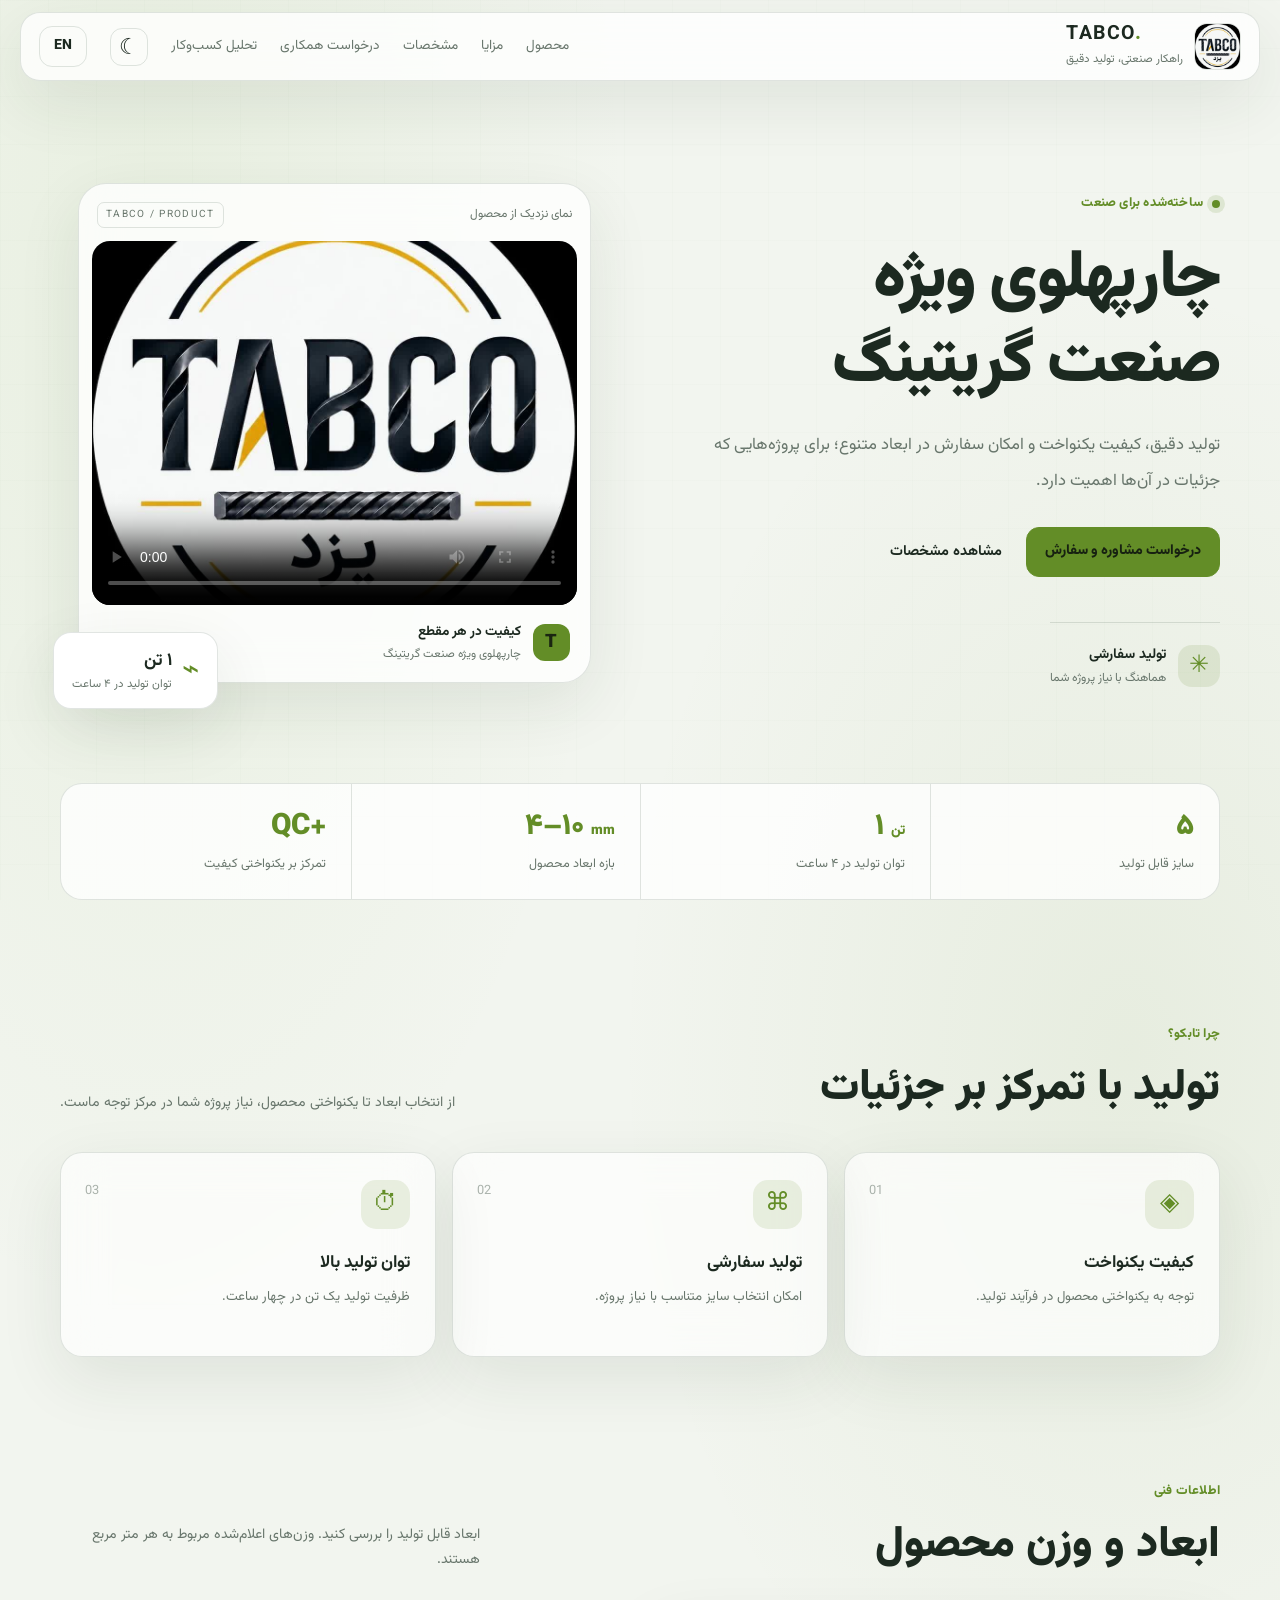
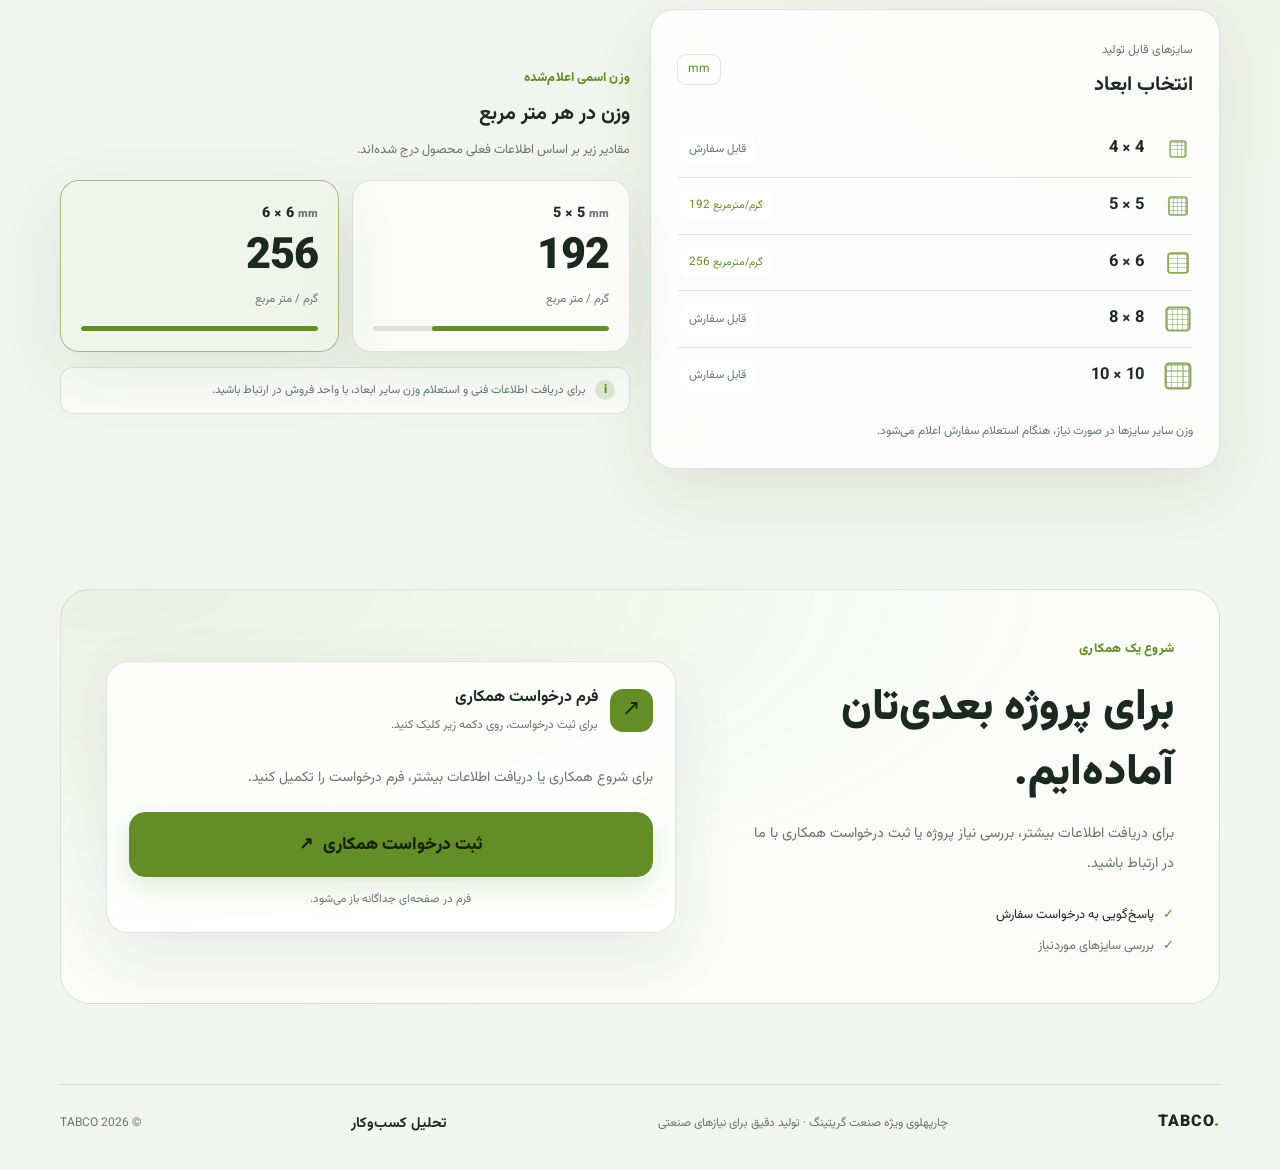
==== commit 95d50a38: "Link homepage to native inquiry page" ====
--- a/tabco/index.html
+++ b/tabco/index.html
@@ -79,7 +79,7 @@
           </div>
         </div>
         <p class="form-intro" data-i18n="form_intro">برای شروع همکاری یا دریافت اطلاعات بیشتر، فرم درخواست را تکمیل کنید.</p>
-        <a id="n8nDirectLink" class="btn collaboration-cta" href="#" target="_blank" rel="noopener noreferrer">
+        <a id="n8nDirectLink" class="btn collaboration-cta" href="inquiry/">
           <span data-i18n="fallback_link">ثبت درخواست همکاری</span>
           <span aria-hidden="true">↗</span>
         </a>
--- a/tabco/styles.css
+++ b/tabco/styles.css
@@ -8,3 +8,9 @@
 @media(prefers-reduced-motion:reduce){*,*::before,*::after{scroll-behavior:auto!important;transition:none!important}.reveal{opacity:1;transform:none}}
 /* Shared components retained for the admin and privacy pages */
 .card{background:var(--panel);border:1px solid var(--border);border-radius:20px;padding:22px;margin:18px 0}.grid-form{display:grid;grid-template-columns:repeat(2,minmax(0,1fr));gap:14px}.grid-form label{display:flex;flex-direction:column;gap:6px}.grid-form .full{grid-column:1/-1}input,select,textarea{width:100%;background:var(--bg);color:var(--text);border:1px solid var(--border);border-radius:11px;padding:11px 12px;font:inherit}textarea{resize:vertical}.actions{display:flex;gap:10px;align-items:center;flex-wrap:wrap}.table-head{display:flex;justify-content:space-between;align-items:center;gap:12px;margin-bottom:12px}.table-wrap{overflow:auto;border:1px solid var(--border);border-radius:12px}table{width:100%;border-collapse:collapse;min-width:850px}th,td{border-bottom:1px solid var(--border);padding:11px;text-align:start;vertical-align:top}th{color:var(--muted);font-size:.82rem}td{font-size:.86rem}.btn.danger{background:#b93e3e;border-color:#b93e3e;color:white}.section>h1{font-size:clamp(1.8rem,4vw,2.8rem)}@media(max-width:600px){.grid-form{grid-template-columns:1fr}.grid-form .full{grid-column:auto}.table-head{align-items:stretch;flex-direction:column}.card{padding:15px}}
+
+/* Collaboration CTA: open the n8n form in a separate tab */
+.form-card{display:flex;flex-direction:column;align-items:stretch;gap:12px}
+.form-intro{color:var(--muted);font-size:.88rem;line-height:2;margin:0 0 8px}
+.collaboration-cta{width:100%;min-height:64px;padding:16px 24px;border-radius:16px;font-size:1.08rem;box-shadow:0 10px 28px color-mix(in srgb,var(--brand) 18%,transparent)}
+.form-footnote{margin:0;text-align:center;color:var(--muted);font-size:.72rem}
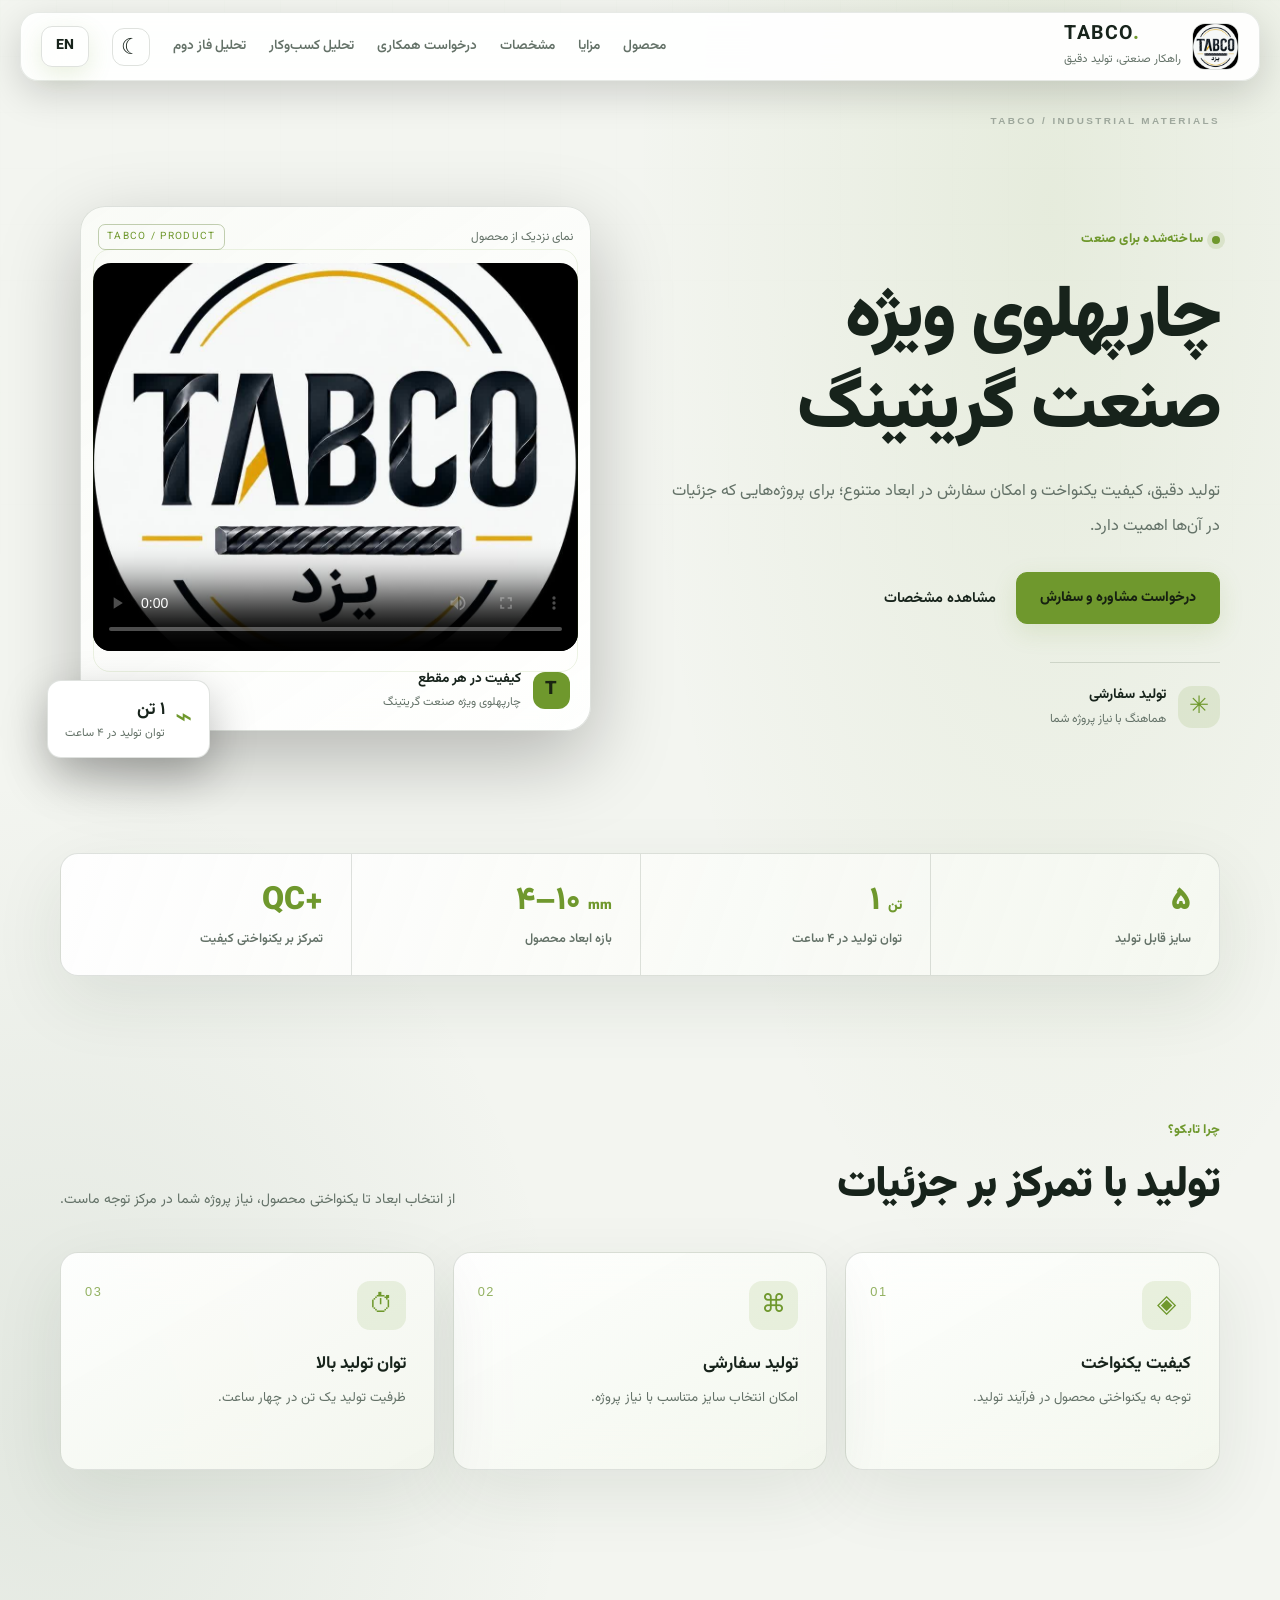
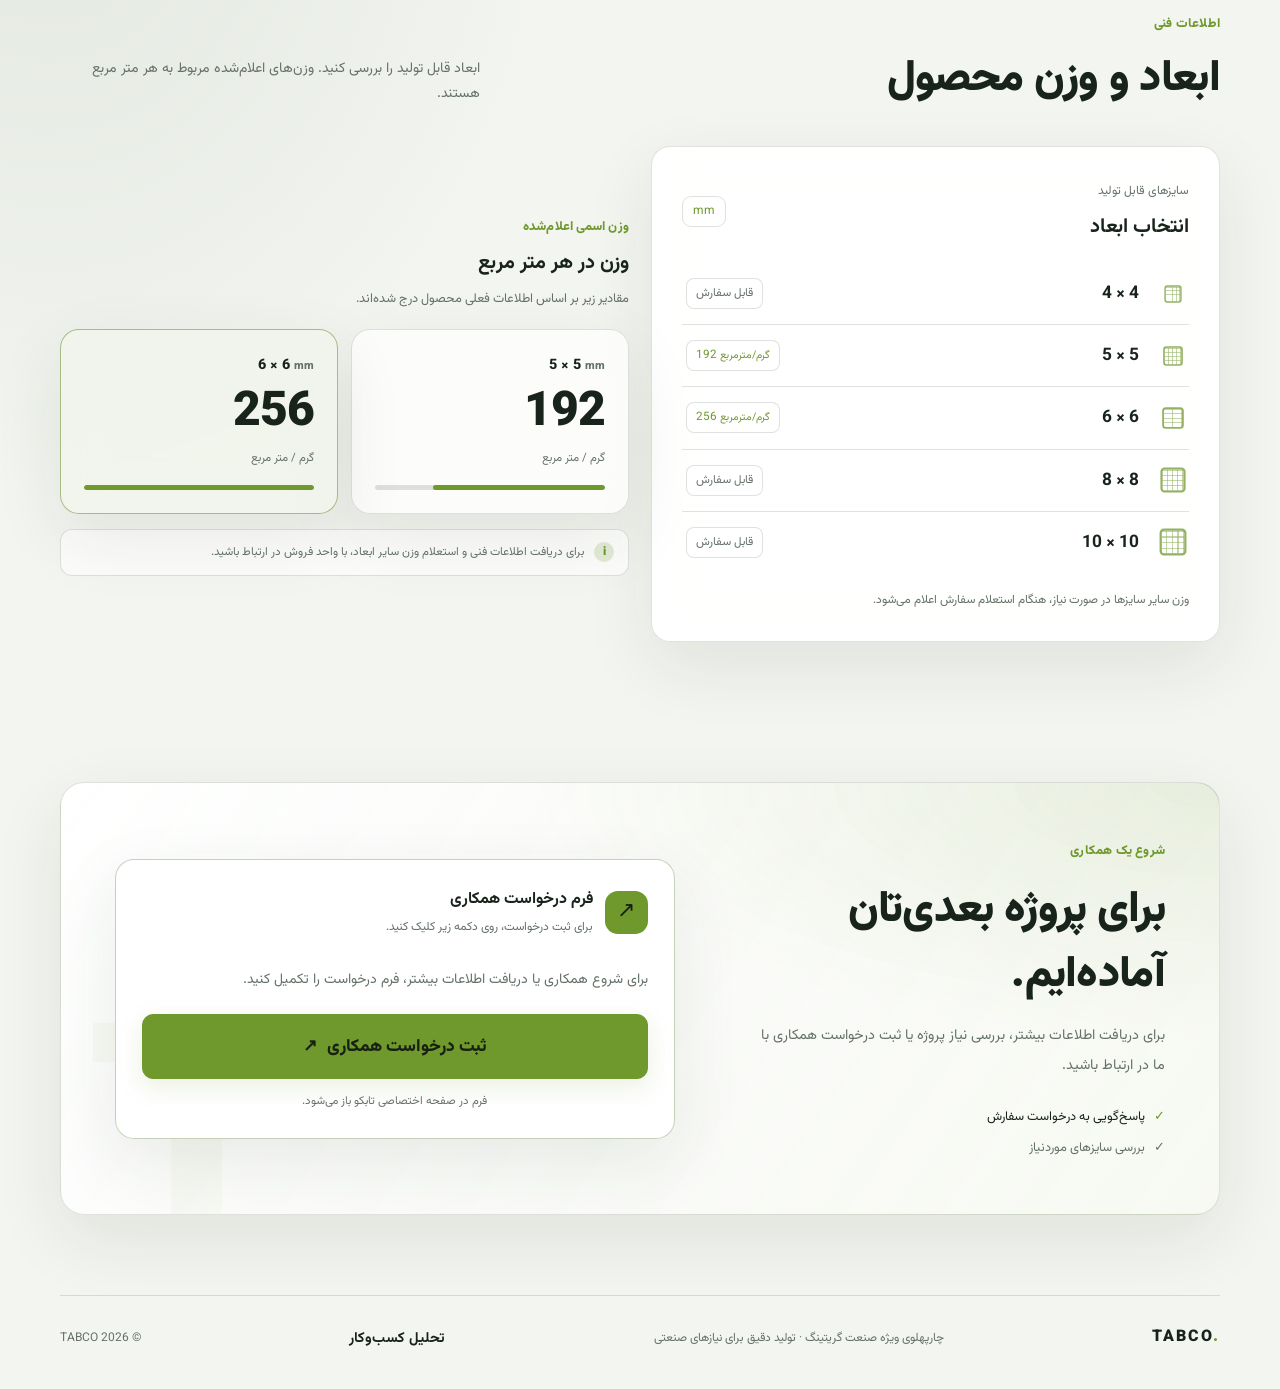
==== commit 7c3a9957: "Link Phase 2 dossier from TABCO homepage" ====
--- a/tabco/index.html
+++ b/tabco/index.html
@@ -19,7 +19,8 @@
       <a href="#advantages" data-i18n="nav_about">مزایا</a>
       <a href="#specs" data-i18n="nav_specs">مشخصات</a>
       <a href="#collab" data-i18n="nav_collab">درخواست همکاری</a>
-      <a href="analysis.html" data-i18n="nav_analysis">تحلیل کسب‌وکار</a>
+      <a href="analysis.html" data-i18n="nav_analysis">تحلیل فاز اول</a>
+      <a href="phase2.html">تحلیل فاز دوم</a>
       <button id="themeToggle" class="icon-btn" type="button" aria-label="تغییر تم" title="تغییر تم"><span id="themeIcon">☼</span></button>
       <button id="langToggle" class="btn secondary lang-btn" type="button">EN</button>
     </nav>
--- a/tabco/styles.css
+++ b/tabco/styles.css
@@ -14,3 +14,350 @@
 .form-intro{color:var(--muted);font-size:.88rem;line-height:2;margin:0 0 8px}
 .collaboration-cta{width:100%;min-height:64px;padding:16px 24px;border-radius:16px;font-size:1.08rem;box-shadow:0 10px 28px color-mix(in srgb,var(--brand) 18%,transparent)}
 .form-footnote{margin:0;text-align:center;color:var(--muted);font-size:.72rem}
+
+
+/* TABCO visual refresh — industrial premium system */
+:root{
+  --bg:#0b100e;
+  --bg2:#111a15;
+  --panel:rgba(19,29,23,.88);
+  --panel-solid:#131d17;
+  --text:#f3f5ef;
+  --muted:#a4b0a6;
+  --brand:#c9f36a;
+  --brand-strong:#b2df4d;
+  --border:rgba(211,235,205,.14);
+  --shadow:0 24px 70px rgba(0,0,0,.28);
+  --glass:rgba(255,255,255,.035);
+  --radius:22px;
+}
+:root[data-theme="light"]{
+  --bg:#f3f5f0;
+  --bg2:#e8ede6;
+  --panel:rgba(255,255,255,.92);
+  --panel-solid:#fff;
+  --text:#17231b;
+  --muted:#647268;
+  --brand:#6f982d;
+  --brand-strong:#587e20;
+  --border:rgba(29,55,34,.14);
+  --shadow:0 24px 70px rgba(31,53,34,.09);
+  --glass:rgba(255,255,255,.72);
+}
+html{scroll-padding-top:112px}
+body{
+  background:
+    radial-gradient(ellipse at 82% 7%,color-mix(in srgb,var(--brand) 10%,transparent),transparent 28%),
+    radial-gradient(ellipse at 4% 48%,rgba(78,112,83,.10),transparent 30%),
+    var(--bg);
+}
+body:before{
+  opacity:.55;
+  background-size:56px 56px;
+  mask-image:linear-gradient(to bottom,black,transparent 82%);
+}
+.topbar{
+  border-radius:18px;
+  padding:10px 20px;
+  border-color:color-mix(in srgb,var(--border) 75%,transparent);
+  box-shadow:0 12px 38px rgba(0,0,0,.16);
+}
+.nav>a{
+  position:relative;
+  padding:7px 0;
+  font-weight:600;
+}
+.nav>a:after{
+  content:"";
+  position:absolute;
+  right:0;left:0;bottom:0;
+  height:2px;border-radius:4px;
+  background:var(--brand);
+  transform:scaleX(0);
+  transform-origin:right;
+  transition:transform .22s ease;
+}
+.nav>a:hover:after{transform:scaleX(1)}
+.btn{
+  border-radius:11px;
+  box-shadow:0 8px 24px color-mix(in srgb,var(--brand) 15%,transparent);
+}
+.btn:focus-visible,.icon-btn:focus-visible,.nav a:focus-visible{
+  outline:2px solid var(--brand);outline-offset:4px;
+}
+.hero{
+  position:relative;
+  padding-top:clamp(76px,9vw,118px);
+  padding-bottom:clamp(68px,8vw,100px);
+  min-height:650px;
+}
+.hero:before{
+  content:"TABCO / INDUSTRIAL MATERIALS";
+  position:absolute;
+  top:34px;right:0;
+  color:var(--muted);
+  opacity:.55;
+  font:700 .62rem/1.2 Inter,Arial,sans-serif;
+  letter-spacing:2.4px;
+  direction:ltr;
+}
+.hero-copy{position:relative;z-index:1}
+.hero h1{
+  max-width:720px;
+  font-size:clamp(2.8rem,5.7vw,5rem);
+  line-height:1.24;
+  letter-spacing:-2.2px;
+}
+.hero h1 span{
+  text-shadow:0 0 34px color-mix(in srgb,var(--brand) 15%,transparent);
+}
+.hero-desc{max-width:560px;font-size:1.02rem}
+.hero-actions{gap:20px}
+.hero-actions .btn{min-height:52px;padding-inline:23px}
+.hero-proof{
+  margin-top:38px;
+  border-top:1px solid var(--border);
+}
+.hero-media{padding:10px 0 30px 20px}
+.media-frame{
+  border-radius:25px;
+  padding:12px;
+  background:linear-gradient(145deg,color-mix(in srgb,var(--panel-solid) 96%,var(--brand) 4%),var(--panel));
+  box-shadow:0 28px 80px rgba(0,0,0,.26),inset 0 1px rgba(255,255,255,.06);
+}
+.media-frame:before{
+  content:"";
+  position:absolute;inset:42px 12px 58px;
+  border:1px solid color-mix(in srgb,var(--brand) 12%,transparent);
+  border-radius:17px;pointer-events:none;z-index:1;
+}
+.hero video{aspect-ratio:5/4;object-fit:cover}
+.media-pill{color:var(--brand);border-color:color-mix(in srgb,var(--brand) 24%,var(--border))}
+.media-caption{padding:16px 8px 5px}
+.floating-chip{
+  left:-13px;bottom:3px;
+  border-radius:14px;
+  padding:12px 17px;
+  box-shadow:0 18px 45px rgba(0,0,0,.28);
+}
+.metrics{
+  position:relative;
+  margin-top:-8px;
+  margin-bottom:clamp(88px,11vw,140px);
+  border-radius:18px;
+  background:linear-gradient(110deg,var(--panel),color-mix(in srgb,var(--panel) 80%,var(--brand) 5%));
+  box-shadow:var(--shadow);
+}
+.metric{padding:25px 28px}
+.metric-number{font-size:2rem}
+.metric>span:last-child{font-weight:600}
+.section-heading{margin-bottom:34px}
+.section-heading h2,.contact-copy h2{letter-spacing:-.7px}
+.advantages-section,.specs-section{margin-bottom:clamp(90px,11vw,140px)}
+.advantage-grid{gap:18px}
+.adv-card{
+  border-radius:18px;
+  background:linear-gradient(150deg,var(--panel),color-mix(in srgb,var(--panel) 92%,var(--brand) 8%));
+  min-height:218px;
+  padding:28px;
+}
+.adv-card:hover{
+  transform:translateY(-6px);
+  box-shadow:0 25px 55px rgba(0,0,0,.17);
+}
+.adv-icon{border-radius:13px}
+.card-index{
+  font-family:Inter,Arial,sans-serif;
+  letter-spacing:1.5px;
+  color:var(--brand);
+  opacity:.75;
+}
+.specs-layout{gap:22px}
+.size-panel,.weight-card,.form-card{
+  border-radius:19px;
+}
+.size-panel{padding:30px}
+.size-item{padding:15px 4px}
+.size-item strong{font-size:1.08rem}
+.size-state{border:1px solid var(--border)}
+.weight-card{padding:23px}
+.weight-card>strong{font-size:3rem}
+.spec-callout{border-radius:12px}
+.contact-section{
+  position:relative;
+  overflow:hidden;
+  border-radius:24px;
+  padding:clamp(28px,4.5vw,54px);
+  background:
+    radial-gradient(ellipse at 100% 0%,color-mix(in srgb,var(--brand) 12%,transparent),transparent 42%),
+    linear-gradient(125deg,var(--panel),color-mix(in srgb,var(--panel) 88%,var(--brand) 5%));
+  box-shadow:var(--shadow);
+}
+.contact-section:after{
+  content:"T";
+  position:absolute;
+  left:28px;bottom:-105px;
+  font:900 22rem/1 Inter,Arial,sans-serif;
+  color:var(--brand);
+  opacity:.035;
+  pointer-events:none;
+}
+.contact-copy,.form-card{position:relative;z-index:1}
+.form-card{
+  padding:26px;
+  border-color:color-mix(in srgb,var(--brand) 22%,var(--border));
+}
+.collaboration-cta{min-height:60px}
+.footer{
+  padding-top:28px;
+  padding-bottom:36px;
+}
+.footer-brand{letter-spacing:2px}
+.reveal{transform:translateY(22px)}
+/* Shared admin, inquiry and analysis surfaces */
+.card{
+  border-radius:18px;
+  background:linear-gradient(145deg,var(--panel),color-mix(in srgb,var(--panel) 94%,var(--brand) 6%));
+  box-shadow:var(--shadow);
+}
+input,select,textarea{
+  border-radius:10px;
+  transition:border-color .2s,box-shadow .2s,background .2s;
+}
+input:focus,select:focus,textarea:focus{
+  outline:none;
+  border-color:var(--brand);
+  box-shadow:0 0 0 3px color-mix(in srgb,var(--brand) 15%,transparent);
+}
+.table-wrap{border-radius:14px}
+th{background:var(--bg2)}
+.notice{border-radius:12px}
+@media(max-width:900px){
+  .hero{min-height:0;padding-top:76px}
+  .hero:before{top:24px}
+  .hero-media{padding-inline:10px}
+}
+@media(max-width:600px){
+  .topbar{border-radius:15px}
+  .hero{padding-top:62px}
+  .hero:before{font-size:.55rem;top:19px}
+  .hero h1{font-size:clamp(2.35rem,11vw,3.35rem);line-height:1.32}
+  .hero-media{padding-inline:3px}
+  .media-frame:before{inset:39px 9px 55px}
+  .floating-chip{left:0}
+  .metric{padding:17px 14px}
+  .metric-number{font-size:1.65rem}
+  .adv-card{min-height:0;padding:22px}
+  .size-panel{padding:20px}
+  .weight-card{padding:16px}
+  .weight-card>strong{font-size:2.45rem}
+  .contact-section{padding:25px 18px}
+  .contact-section:after{font-size:13rem;bottom:-60px}
+  .form-card{padding:18px}
+  .footer{gap:12px}
+}
+@media(prefers-reduced-motion:reduce){
+  .nav>a:after{transition:none}
+  .adv-card:hover{transform:none}
+}
+
+
+/* Focused admin workspace styling: orders + CRM email review */
+body[data-page="admin"] .section,
+body[data-page="drafts"] .drafts-main{padding-top:42px;padding-bottom:76px}
+body[data-page="admin"] .section>h1,
+body[data-page="drafts"] .drafts-title h1{font-size:clamp(2rem,4vw,3rem);letter-spacing:-.8px}
+body[data-page="admin"] .section>h1:before{
+ content:"TABCO / OPERATIONS";
+ display:block;margin-bottom:12px;
+ color:var(--brand);font:800 .65rem/1.2 Inter,Arial,sans-serif;letter-spacing:2.5px;
+}
+body[data-page="admin"] .section>h1+ p,
+body[data-page="drafts"] .drafts-title>p{max-width:720px;font-size:.95rem}
+body[data-page="admin"] .notice{
+ margin:22px 0 26px;padding:15px 18px;
+ border:1px solid color-mix(in srgb,#e0ad53 42%,var(--border));
+ background:color-mix(in srgb,#e0ad53 7%,var(--panel));
+ color:var(--text);line-height:1.9;
+}
+body[data-page="admin"] .card,
+body[data-page="drafts"] .card{
+ padding:clamp(20px,3vw,30px);
+ margin:18px 0 22px;
+ border-radius:20px;
+}
+body[data-page="admin"] .card h2,
+body[data-page="drafts"] .card h2{
+ display:flex;align-items:center;gap:10px;
+ font-size:1.18rem;margin:0 0 20px;
+}
+body[data-page="admin"] .card h2:before,
+body[data-page="drafts"] .card h2:before{
+ content:"";width:7px;height:22px;border-radius:8px;background:var(--brand);
+}
+body[data-page="admin"] .grid-form{gap:17px}
+body[data-page="admin"] .grid-form label,
+body[data-page="drafts"] label{font-size:.85rem;font-weight:700;color:var(--muted)}
+body[data-page="admin"] .grid-form input,
+body[data-page="admin"] .grid-form select,
+body[data-page="admin"] .grid-form textarea,
+body[data-page="drafts"] input,
+body[data-page="drafts"] textarea{
+ min-height:47px;border-radius:11px;background:color-mix(in srgb,var(--bg) 82%,var(--panel));
+ border-color:var(--border);color:var(--text);
+}
+body[data-page="admin"] .grid-form textarea,
+body[data-page="drafts"] textarea{min-height:150px}
+body[data-page="admin"] .actions{gap:12px}
+body[data-page="admin"] .actions .btn{min-height:46px;padding-inline:22px}
+body[data-page="admin"] #clearOrders{box-shadow:none}
+body[data-page="admin"] .table-head,
+body[data-page="drafts"] .table-head{align-items:center;margin-bottom:18px}
+body[data-page="admin"] .table-head h2,
+body[data-page="drafts"] .table-head h2{margin:0}
+body[data-page="admin"] #orderSearch{
+ max-width:310px;min-height:43px;
+}
+body[data-page="admin"] .table-wrap{border-radius:15px}
+body[data-page="admin"] table{min-width:920px}
+body[data-page="admin"] th{font-weight:800;white-space:nowrap;padding:14px 12px}
+body[data-page="admin"] td{padding:13px 12px}
+body[data-page="drafts"] .drafts-title{padding:10px 0 14px}
+body[data-page="drafts"] .drafts-title .eyebrow{letter-spacing:.3px}
+body[data-page="drafts"] .auth-card{
+ grid-template-columns:minmax(0,1fr) auto;
+ gap:14px;padding:24px;
+ border-color:color-mix(in srgb,var(--brand) 24%,var(--border));
+}
+body[data-page="drafts"] .auth-card label{margin:0}
+body[data-page="drafts"] .auth-card .btn{min-height:47px;min-width:118px}
+body[data-page="drafts"] .auth-card .muted{font-size:.76rem}
+body[data-page="drafts"] #workspace>.card{margin-top:22px}
+body[data-page="drafts"] .lead-item{
+ padding:17px 18px;border-radius:14px;
+ background:linear-gradient(110deg,var(--panel),var(--glass));
+}
+body[data-page="drafts"] .lead-item strong{font-size:.94rem}
+body[data-page="drafts"] .lead-item .btn{min-width:132px}
+body[data-page="drafts"] #editorCard{
+ border-color:color-mix(in srgb,var(--brand) 35%,var(--border));
+}
+body[data-page="drafts"] #editorCard label{margin:17px 0}
+body[data-page="drafts"] #draftMeta{font-size:.8rem}
+body[data-page="drafts"] #draftRecipient{opacity:.8}
+body[data-page="drafts"] #draftBody{min-height:310px;line-height:2}
+body[data-page="drafts"] #sendDraft{min-width:170px}
+body[data-page="drafts"] .form-status{margin:12px 0 0;font-size:.85rem}
+@media(max-width:700px){
+ body[data-page="admin"] .section,
+ body[data-page="drafts"] .drafts-main{padding-top:28px}
+ body[data-page="admin"] .card,
+ body[data-page="drafts"] .card{padding:18px}
+ body[data-page="admin"] .table-head,
+ body[data-page="drafts"] .table-head{align-items:stretch;flex-direction:column}
+ body[data-page="admin"] #orderSearch{max-width:none}
+ body[data-page="drafts"] .auth-card{grid-template-columns:1fr}
+ body[data-page="drafts"] .auth-card .btn{width:100%}
+ body[data-page="drafts"] .lead-item .btn{width:100%}
+ body[data-page="drafts"] #draftBody{min-height:240px}
+}
